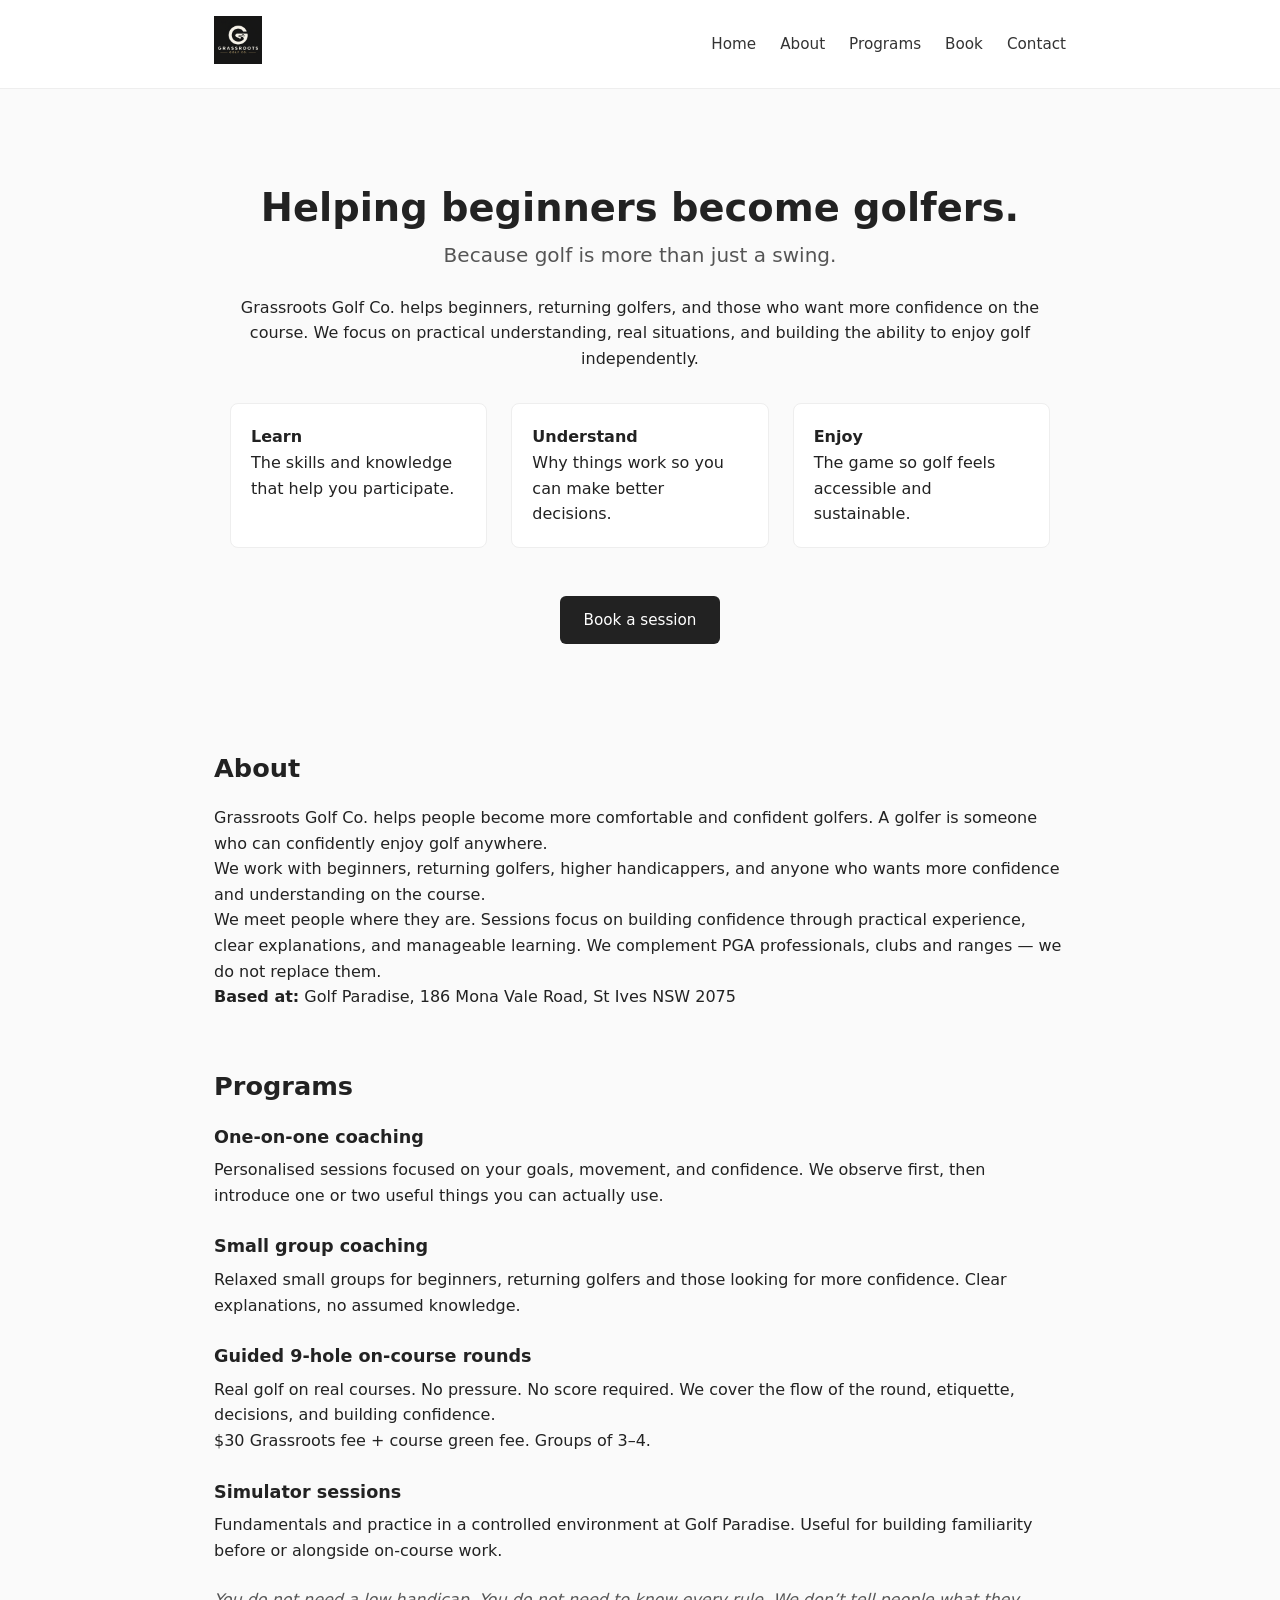
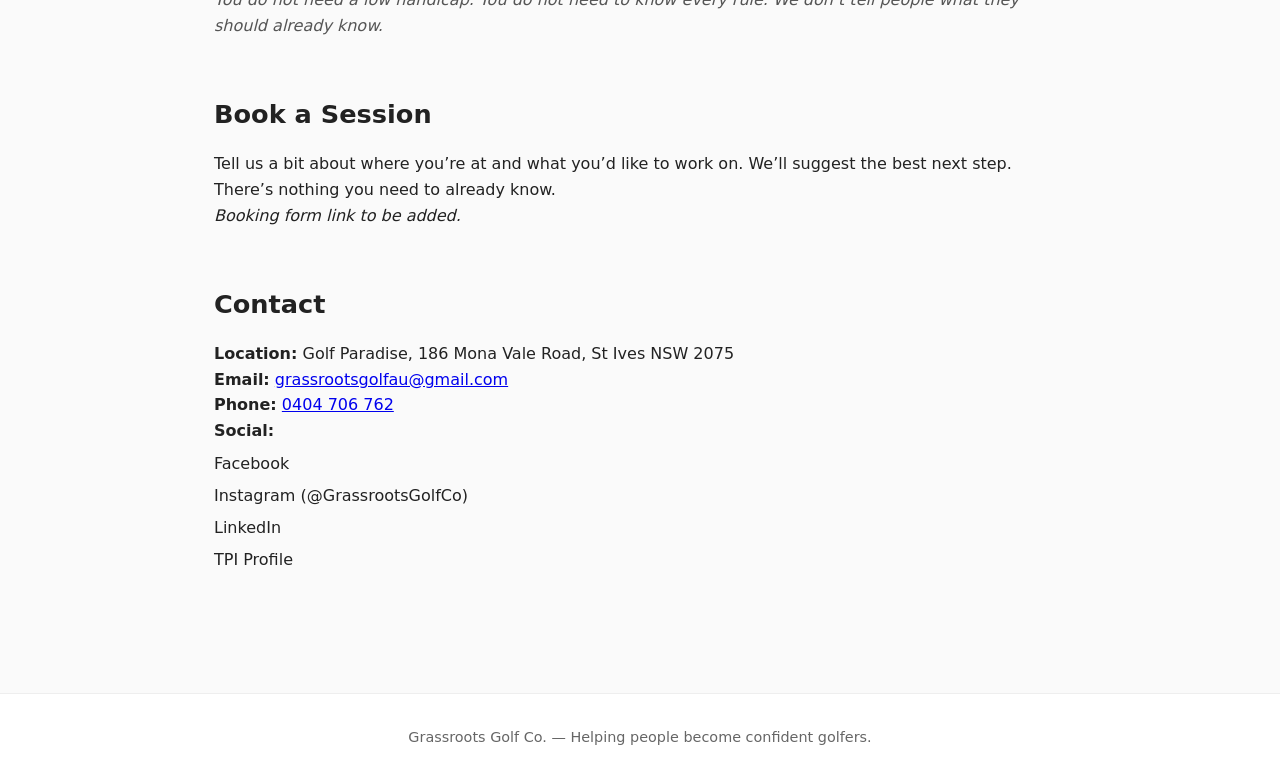
==== index.html @ c8f13210 "Add logo to header" ====
<!DOCTYPE html>
<html lang="en">
<head>
  <meta charset="UTF-8">
  <meta name="viewport" content="width=device-width, initial-scale=1.0">
  <title>Grassroots Golf Co. — Helping beginners become golfers</title>
  <link rel="stylesheet" href="styles.css">
</head>
<body>
  <header>
    <nav>
      <div class="logo">
        <img src="Grassroots_Golf_LinkedIn_Logo_600x600.png" alt="Grassroots Golf Co.">
      </div>
      <ul>
        <li><a href="#home">Home</a></li>
        <li><a href="#about">About</a></li>
        <li><a href="#programs">Programs</a></li>
        <li><a href="#book">Book</a></li>
        <li><a href="#contact">Contact</a></li>
      </ul>
    </nav>
  </header>

  <main>
    <section id="home" class="hero">
      <h1>Helping beginners become golfers.</h1>
      <p class="tagline">Because golf is more than just a swing.</p>
      <p>Grassroots Golf Co. helps beginners, returning golfers, and those who want more confidence on the course. We focus on practical understanding, real situations, and building the ability to enjoy golf independently.</p>
      <div class="framework">
        <div><strong>Learn</strong><br>The skills and knowledge that help you participate.</div>
        <div><strong>Understand</strong><br>Why things work so you can make better decisions.</div>
        <div><strong>Enjoy</strong><br>The game so golf feels accessible and sustainable.</div>
      </div>
      <a href="#book" class="btn">Book a session</a>
    </section>

    <section id="about">
      <h2>About</h2>
      <p>Grassroots Golf Co. helps people become more comfortable and confident golfers. A golfer is someone who can confidently enjoy golf anywhere.</p>
      <p>We work with beginners, returning golfers, higher handicappers, and anyone who wants more confidence and understanding on the course.</p>
      <p>We meet people where they are. Sessions focus on building confidence through practical experience, clear explanations, and manageable learning. We complement PGA professionals, clubs and ranges — we do not replace them.</p>
      <p><strong>Based at:</strong> Golf Paradise, 186 Mona Vale Road, St Ives NSW 2075</p>
    </section>

    <section id="programs">
      <h2>Programs</h2>
      <div class="program">
        <h3>One-on-one coaching</h3>
        <p>Personalised sessions focused on your goals, movement, and confidence. We observe first, then introduce one or two useful things you can actually use.</p>
      </div>
      <div class="program">
        <h3>Small group coaching</h3>
        <p>Relaxed small groups for beginners, returning golfers and those looking for more confidence. Clear explanations, no assumed knowledge.</p>
      </div>
      <div class="program">
        <h3>Guided 9-hole on-course rounds</h3>
        <p>Real golf on real courses. No pressure. No score required. We cover the flow of the round, etiquette, decisions, and building confidence.<br>
        $30 Grassroots fee + course green fee. Groups of 3–4.</p>
      </div>
      <div class="program">
        <h3>Simulator sessions</h3>
        <p>Fundamentals and practice in a controlled environment at Golf Paradise. Useful for building familiarity before or alongside on-course work.</p>
      </div>
      <p class="note">You do not need a low handicap. You do not need to know every rule. We don’t tell people what they should already know.</p>
    </section>

    <section id="book">
      <h2>Book a Session</h2>
      <p>Tell us a bit about where you’re at and what you’d like to work on. We’ll suggest the best next step. There’s nothing you need to already know.</p>
      <p><em>Booking form link to be added.</em></p>
    </section>

    <section id="contact">
      <h2>Contact</h2>
      <p><strong>Location:</strong> Golf Paradise, 186 Mona Vale Road, St Ives NSW 2075</p>
      <p><strong>Email:</strong> <a href="mailto:grassrootsgolfau@gmail.com">grassrootsgolfau@gmail.com</a></p>
      <p><strong>Phone:</strong> <a href="tel:0404706762">0404 706 762</a></p>
      <div class="social">
        <p><strong>Social:</strong></p>
        <ul>
          <li><a href="https://www.facebook.com/profile.php?id=61594531462794" target="_blank">Facebook</a></li>
          <li><a href="https://www.instagram.com/GrassrootsGolfCo" target="_blank">Instagram (@GrassrootsGolfCo)</a></li>
          <li><a href="https://www.linkedin.com/company/grasroots-golf-co" target="_blank">LinkedIn</a></li>
          <li><a href="https://www.mytpi.com/experts/775845" target="_blank">TPI Profile</a></li>
        </ul>
      </div>
    </section>
  </main>

  <footer>
    <p>Grassroots Golf Co. — Helping people become confident golfers.</p>
  </footer>
</body>
</html>
---- styles.css ----
* {
  margin: 0;
  padding: 0;
  box-sizing: border-box;
}

body {
  font-family: system-ui, -apple-system, BlinkMacSystemFont, "Segoe UI", Roboto, sans-serif;
  line-height: 1.6;
  color: #222;
  background: #fafafa;
}

header {
  background: #fff;
  border-bottom: 1px solid #eee;
  position: sticky;
  top: 0;
  z-index: 100;
}

nav {
  max-width: 900px;
  margin: 0 auto;
  padding: 1rem 1.5rem;
  display: flex;
  justify-content: space-between;
  align-items: center;
}

.logo img {
  height: 48px;
  width: auto;
}

nav ul {
  list-style: none;
  display: flex;
  gap: 1.5rem;
}

nav a {
  text-decoration: none;
  color: #333;
  font-size: 0.95rem;
}

nav a:hover {
  color: #000;
}

main {
  max-width: 900px;
  margin: 0 auto;
  padding: 2rem 1.5rem 4rem;
}

.hero {
  text-align: center;
  padding: 4rem 1rem 3rem;
}

.hero h1 {
  font-size: 2.4rem;
  font-weight: 600;
  margin-bottom: 0.5rem;
  line-height: 1.2;
}

.tagline {
  font-size: 1.25rem;
  color: #555;
  margin-bottom: 1.5rem;
}

.framework {
  display: grid;
  grid-template-columns: repeat(auto-fit, minmax(200px, 1fr));
  gap: 1.5rem;
  margin: 2rem 0;
  text-align: left;
}

.framework div {
  background: #fff;
  padding: 1.25rem;
  border-radius: 8px;
  border: 1px solid #eee;
}

.btn {
  display: inline-block;
  background: #222;
  color: #fff;
  padding: 0.75rem 1.5rem;
  text-decoration: none;
  border-radius: 6px;
  margin-top: 1rem;
  font-size: 0.95rem;
}

.btn:hover {
  background: #000;
}

section {
  margin-bottom: 3.5rem;
}

h2 {
  font-size: 1.6rem;
  margin-bottom: 1rem;
  font-weight: 600;
}

.program {
  margin-bottom: 1.5rem;
}

.program h3 {
  font-size: 1.1rem;
  margin-bottom: 0.4rem;
}

.note {
  font-style: italic;
  color: #555;
  margin-top: 1.5rem;
}

.social ul {
  list-style: none;
  margin-top: 0.5rem;
}

.social li {
  margin-bottom: 0.4rem;
}

.social a {
  color: #222;
  text-decoration: none;
}

.social a:hover {
  text-decoration: underline;
}

footer {
  text-align: center;
  padding: 2rem 1rem;
  color: #666;
  font-size: 0.9rem;
  border-top: 1px solid #eee;
  background: #fff;
}

@media (max-width: 600px) {
  .hero h1 {
    font-size: 1.8rem;
  }
  nav {
    flex-direction: column;
    gap: 0.75rem;
  }
  nav ul {
    gap: 1rem;
  }
  .logo img {
    height: 40px;
  }
}
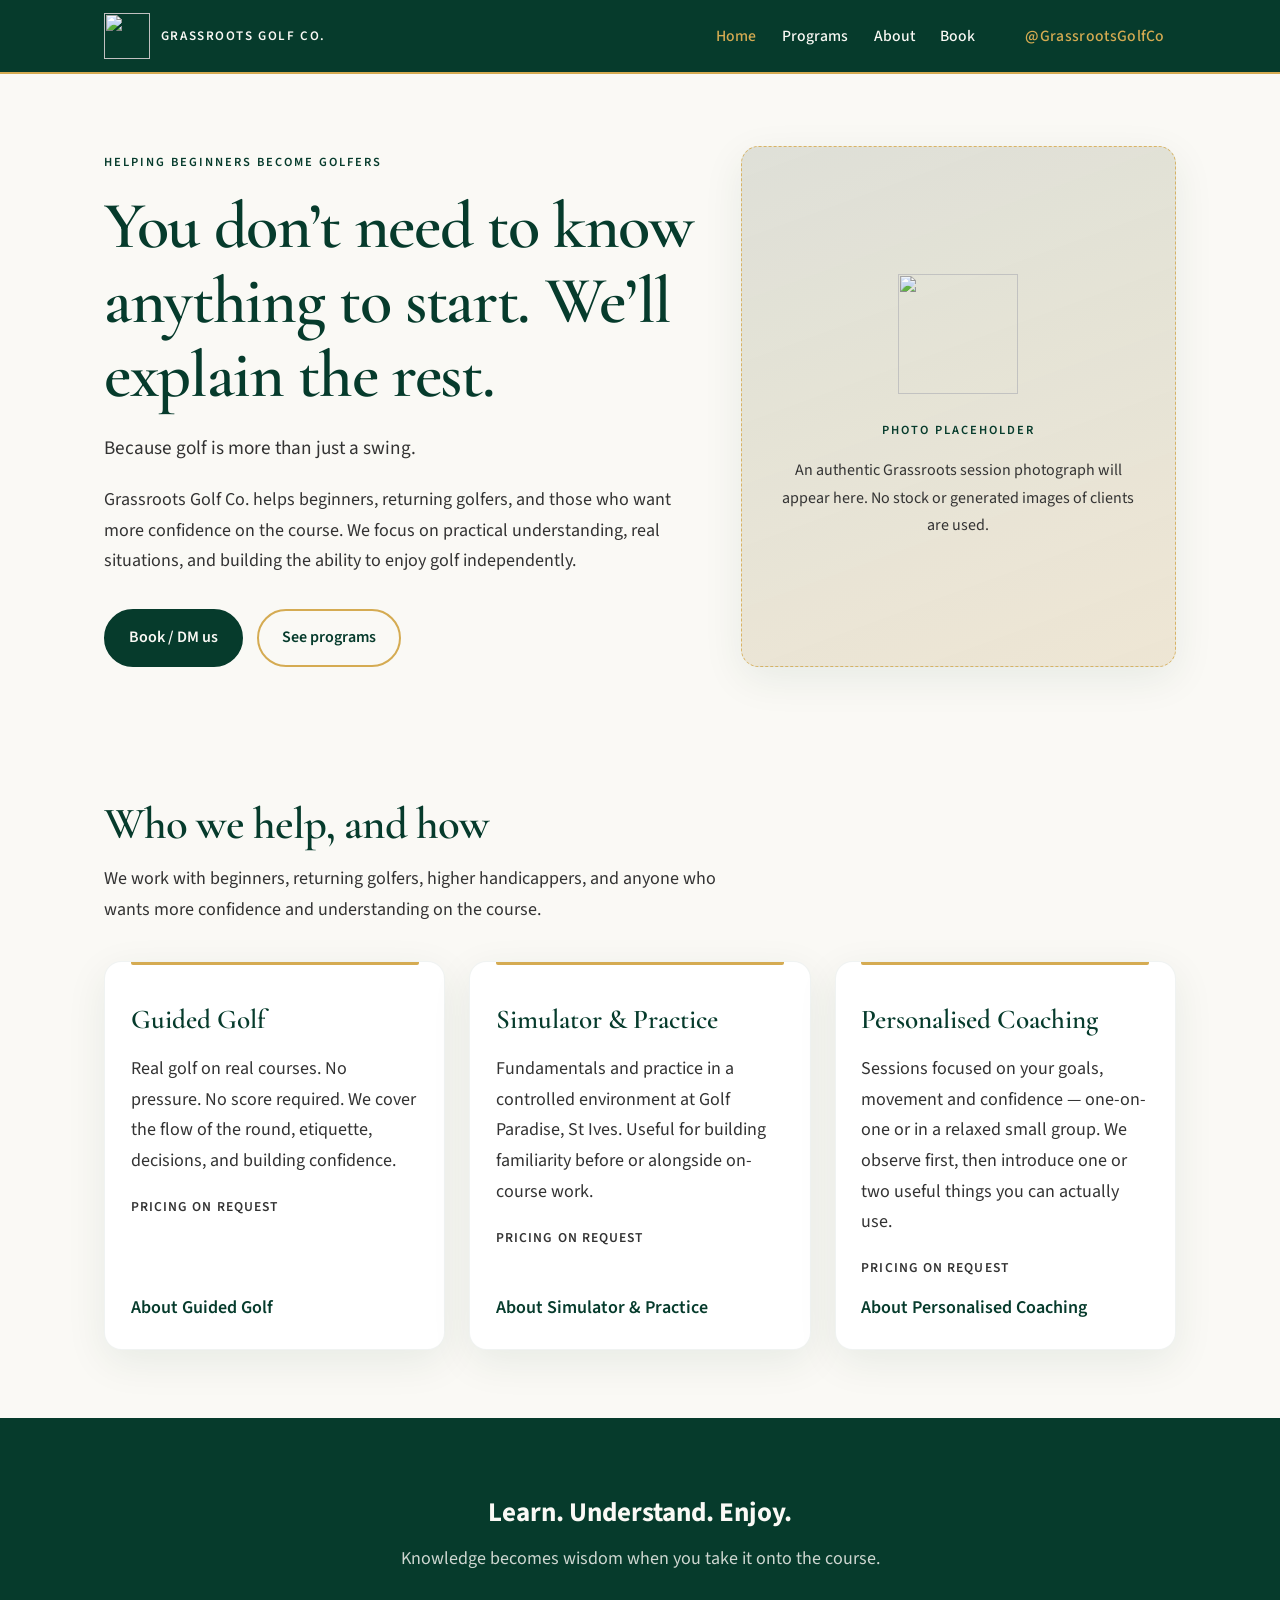
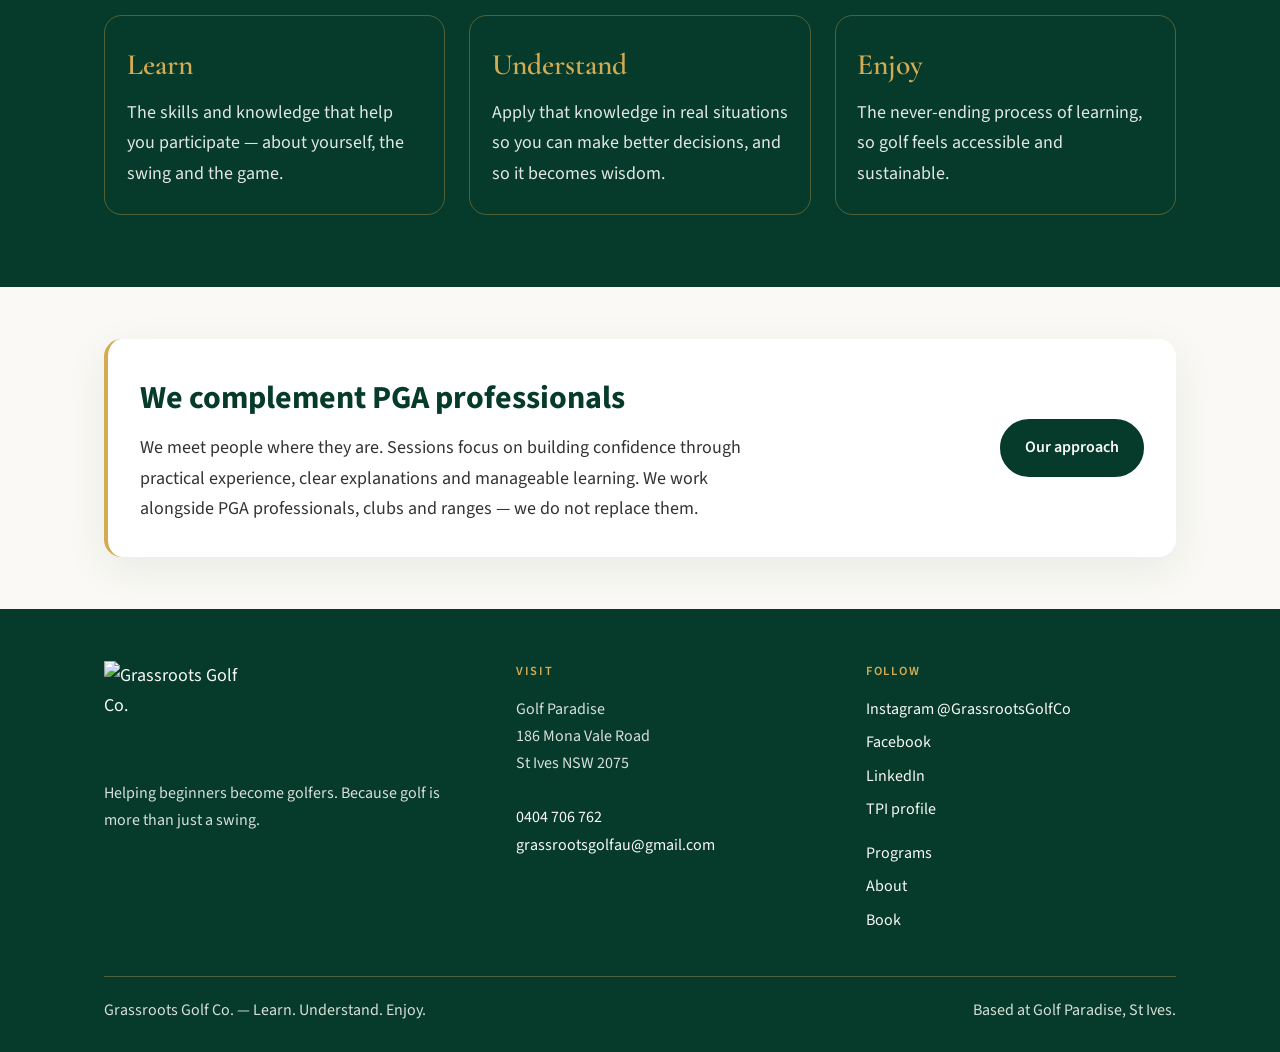
==== commit b4bd9c1b: "Add A31 four-page layout, styles and Home/Programs pages" ====
--- a/index.html
+++ b/index.html
@@ -1,95 +1,163 @@
 <!DOCTYPE html>
-<html lang="en">
+<html lang="en-AU">
 <head>
   <meta charset="UTF-8">
   <meta name="viewport" content="width=device-width, initial-scale=1.0">
   <title>Grassroots Golf Co. — Helping beginners become golfers</title>
+  <meta name="description" content="You don't need to know anything to start. Grassroots Golf Co. helps beginners become golfers in Sydney, based at Golf Paradise, St Ives.">
+  <link rel="icon" type="image/png" sizes="32x32" href="favicon-32.png">
+  <link rel="icon" type="image/png" sizes="48x48" href="favicon-48.png">
+  <link rel="apple-touch-icon" href="apple-touch-icon.png">
+  <link rel="preconnect" href="https://fonts.googleapis.com">
+  <link rel="preconnect" href="https://fonts.gstatic.com" crossorigin>
+  <link href="https://fonts.googleapis.com/css2?family=Cormorant+Garamond:ital,wght@0,500;0,600;0,700;1,500&family=Source+Sans+3:ital,wght@0,400;0,500;0,600;1,400&display=swap" rel="stylesheet">
   <link rel="stylesheet" href="styles.css">
 </head>
 <body>
-  <header>
-    <nav>
-      <div class="logo">
-        <img src="Grassroots_Golf_LinkedIn_Logo_600x600.png" alt="Grassroots Golf Co.">
+  <a class="skip-link" href="#main">Skip to content</a>
+  <header class="site-header">
+    <div class="header-inner">
+      <a class="logo" href="index.html">
+        <img src="logo-mark.png" width="256" height="253" alt="">
+        <span class="logo-text">Grassroots Golf Co.</span>
+      </a>
+      <button type="button" class="nav-toggle" aria-controls="site-nav" aria-expanded="false" aria-label="Open menu">
+        <span class="nav-toggle-bar"></span>
+      </button>
+      <nav id="site-nav" class="site-nav" aria-label="Primary">
+        <ul>
+          <li><a href="index.html" aria-current="page">Home</a></li>
+          <li><a href="programs.html">Programs</a></li>
+          <li><a href="about.html">About</a></li>
+          <li><a href="book.html">Book</a></li>
+        </ul>
+        <a class="header-ig" href="https://www.instagram.com/grassrootsgolfco/" target="_blank" rel="noopener noreferrer">@GrassrootsGolfCo</a>
+      </nav>
+    </div>
+  </header>
+  <main id="main">
+    <section class="hero">
+      <div class="wrap hero-grid">
+        <div>
+          <p class="eyebrow">Helping beginners become golfers</p>
+          <h1>You don’t need to know anything to start. We’ll explain the rest.</h1>
+          <p class="hero-lead">Because golf is more than just a swing.</p>
+          <p class="hero-copy">Grassroots Golf Co. helps beginners, returning golfers, and those who want more confidence on the course. We focus on practical understanding, real situations, and building the ability to enjoy golf independently.</p>
+          <div class="hero-actions">
+            <a class="btn btn-primary" href="book.html">Book / DM us</a>
+            <a class="btn btn-secondary" href="programs.html">See programs</a>
+          </div>
+        </div>
+        <figure class="hero-placeholder">
+          <img src="logo-mark.png" width="256" height="253" alt="">
+          <figcaption>
+            <span class="eyebrow">Photo placeholder</span>
+            <p>An authentic Grassroots session photograph will appear here. No stock or generated images of clients are used.</p>
+          </figcaption>
+        </figure>
       </div>
-      <ul>
-        <li><a href="#home">Home</a></li>
-        <li><a href="#about">About</a></li>
-        <li><a href="#programs">Programs</a></li>
-        <li><a href="#book">Book</a></li>
-        <li><a href="#contact">Contact</a></li>
-      </ul>
-    </nav>
-  </header>
-
-  <main>
-    <section id="home" class="hero">
-      <h1>Helping beginners become golfers.</h1>
-      <p class="tagline">Because golf is more than just a swing.</p>
-      <p>Grassroots Golf Co. helps beginners, returning golfers, and those who want more confidence on the course. We focus on practical understanding, real situations, and building the ability to enjoy golf independently.</p>
-      <div class="framework">
-        <div><strong>Learn</strong><br>The skills and knowledge that help you participate.</div>
-        <div><strong>Understand</strong><br>Why things work so you can make better decisions.</div>
-        <div><strong>Enjoy</strong><br>The game so golf feels accessible and sustainable.</div>
-      </div>
-      <a href="#book" class="btn">Book a session</a>
     </section>
 
-    <section id="about">
-      <h2>About</h2>
-      <p>Grassroots Golf Co. helps people become more comfortable and confident golfers. A golfer is someone who can confidently enjoy golf anywhere.</p>
-      <p>We work with beginners, returning golfers, higher handicappers, and anyone who wants more confidence and understanding on the course.</p>
-      <p>We meet people where they are. Sessions focus on building confidence through practical experience, clear explanations, and manageable learning. We complement PGA professionals, clubs and ranges — we do not replace them.</p>
-      <p><strong>Based at:</strong> Golf Paradise, 186 Mona Vale Road, St Ives NSW 2075</p>
+    <section class="section" aria-labelledby="offers-heading">
+      <div class="wrap">
+        <div class="section-header">
+          <h2 id="offers-heading">Who we help, and how</h2>
+          <p>We work with beginners, returning golfers, higher handicappers, and anyone who wants more confidence and understanding on the course.</p>
+        </div>
+        <div class="card-grid">
+          <article class="card">
+            <h3>Guided Golf</h3>
+            <p>Real golf on real courses. No pressure. No score required. We cover the flow of the round, etiquette, decisions, and building confidence.</p>
+            <p class="price-tag">Pricing on request</p>
+            <a class="card-link" href="programs.html#guided-golf">About Guided Golf</a>
+          </article>
+          <article class="card">
+            <h3>Simulator &amp; Practice</h3>
+            <p>Fundamentals and practice in a controlled environment at Golf Paradise, St Ives. Useful for building familiarity before or alongside on-course work.</p>
+            <p class="price-tag">Pricing on request</p>
+            <a class="card-link" href="programs.html#simulator">About Simulator &amp; Practice</a>
+          </article>
+          <article class="card">
+            <h3>Personalised Coaching</h3>
+            <p>Sessions focused on your goals, movement and confidence — one-on-one or in a relaxed small group. We observe first, then introduce one or two useful things you can actually use.</p>
+            <p class="price-tag">Pricing on request</p>
+            <a class="card-link" href="programs.html#coaching">About Personalised Coaching</a>
+          </article>
+        </div>
+      </div>
     </section>
 
-    <section id="programs">
-      <h2>Programs</h2>
-      <div class="program">
-        <h3>One-on-one coaching</h3>
-        <p>Personalised sessions focused on your goals, movement, and confidence. We observe first, then introduce one or two useful things you can actually use.</p>
+    <section class="framework" aria-labelledby="framework-heading">
+      <div class="wrap">
+        <h2 id="framework-heading">Learn. Understand. Enjoy.</h2>
+        <p class="band-intro">Knowledge becomes wisdom when you take it onto the course.</p>
+        <div class="framework-grid">
+          <div class="framework-item">
+            <h3>Learn</h3>
+            <p>The skills and knowledge that help you participate — about yourself, the swing and the game.</p>
+          </div>
+          <div class="framework-item">
+            <h3>Understand</h3>
+            <p>Apply that knowledge in real situations so you can make better decisions, and so it becomes wisdom.</p>
+          </div>
+          <div class="framework-item">
+            <h3>Enjoy</h3>
+            <p>The never-ending process of learning, so golf feels accessible and sustainable.</p>
+          </div>
+        </div>
       </div>
-      <div class="program">
-        <h3>Small group coaching</h3>
-        <p>Relaxed small groups for beginners, returning golfers and those looking for more confidence. Clear explanations, no assumed knowledge.</p>
-      </div>
-      <div class="program">
-        <h3>Guided 9-hole on-course rounds</h3>
-        <p>Real golf on real courses. No pressure. No score required. We cover the flow of the round, etiquette, decisions, and building confidence.<br>
-        $30 Grassroots fee + course green fee. Groups of 3–4.</p>
-      </div>
-      <div class="program">
-        <h3>Simulator sessions</h3>
-        <p>Fundamentals and practice in a controlled environment at Golf Paradise. Useful for building familiarity before or alongside on-course work.</p>
-      </div>
-      <p class="note">You do not need a low handicap. You do not need to know every rule. We don’t tell people what they should already know.</p>
     </section>
 
-    <section id="book">
-      <h2>Book a Session</h2>
-      <p>Tell us a bit about where you’re at and what you’d like to work on. We’ll suggest the best next step. There’s nothing you need to already know.</p>
-      <p><em>Booking form link to be added.</em></p>
-    </section>
-
-    <section id="contact">
-      <h2>Contact</h2>
-      <p><strong>Location:</strong> Golf Paradise, 186 Mona Vale Road, St Ives NSW 2075</p>
-      <p><strong>Email:</strong> <a href="mailto:grassrootsgolfau@gmail.com">grassrootsgolfau@gmail.com</a></p>
-      <p><strong>Phone:</strong> <a href="tel:0404706762">0404 706 762</a></p>
-      <div class="social">
-        <p><strong>Social:</strong></p>
-        <ul>
-          <li><a href="https://www.facebook.com/profile.php?id=61594531462794" target="_blank">Facebook</a></li>
-          <li><a href="https://www.instagram.com/GrassrootsGolfCo" target="_blank">Instagram (@GrassrootsGolfCo)</a></li>
-          <li><a href="https://www.linkedin.com/company/grasroots-golf-co" target="_blank">LinkedIn</a></li>
-          <li><a href="https://www.mytpi.com/experts/775845" target="_blank">TPI Profile</a></li>
-        </ul>
+    <section class="complement">
+      <div class="wrap">
+        <div class="complement-inner">
+          <div>
+            <h2>We complement PGA professionals</h2>
+            <p>We meet people where they are. Sessions focus on building confidence through practical experience, clear explanations and manageable learning. We work alongside PGA professionals, clubs and ranges — we do not replace them.</p>
+          </div>
+          <a class="btn btn-primary" href="about.html">Our approach</a>
+        </div>
       </div>
     </section>
   </main>
-
-  <footer>
-    <p>Grassroots Golf Co. — Helping people become confident golfers.</p>
+  <footer class="site-footer">
+    <div class="wrap">
+      <div class="footer-grid">
+        <div class="footer-brand">
+          <img src="logo-lockup.png" width="507" height="349" alt="Grassroots Golf Co." class="footer-logo">
+          <p>Helping beginners become golfers. Because golf is more than just a swing.</p>
+        </div>
+        <div>
+          <h2>Visit</h2>
+          <address>
+            Golf Paradise<br>
+            186 Mona Vale Road<br>
+            St Ives NSW 2075<br><br>
+            <a href="tel:+61404706762">0404 706 762</a><br>
+            <a href="mailto:grassrootsgolfau@gmail.com">grassrootsgolfau@gmail.com</a>
+          </address>
+        </div>
+        <div>
+          <h2>Follow</h2>
+          <ul class="social-links">
+            <li><a href="https://www.instagram.com/grassrootsgolfco/" target="_blank" rel="noopener noreferrer">Instagram @GrassrootsGolfCo</a></li>
+            <li><a href="https://www.facebook.com/profile.php?id=61594531462794" target="_blank" rel="noopener noreferrer">Facebook</a></li>
+            <li><a href="https://www.linkedin.com/company/grasroots-golf-co" target="_blank" rel="noopener noreferrer">LinkedIn</a></li>
+            <li><a href="https://www.mytpi.com/experts/775845" target="_blank" rel="noopener noreferrer">TPI profile</a></li>
+          </ul>
+          <ul class="footer-links" style="margin-top:1rem">
+            <li><a href="programs.html">Programs</a></li>
+            <li><a href="about.html">About</a></li>
+            <li><a href="book.html">Book</a></li>
+          </ul>
+        </div>
+      </div>
+      <div class="footer-bottom">
+        <p>Grassroots Golf Co. — Learn. Understand. Enjoy.</p>
+        <p>Based at Golf Paradise, St Ives.</p>
+      </div>
+    </div>
   </footer>
+  <script src="site.js"></script>
 </body>
 </html>
--- a/styles.css
+++ b/styles.css
@@ -1,172 +1,860 @@
-* {
+/* Grassroots Golf Co. — A31 refresh
+   Palette: cream #FAF9F5, forest green #063B2C, gold #D5AB52, black #111 */
+:root {
+  --cream: #FAF9F5;
+  --cream-soft: #F1EEE6;
+  --green: #063B2C;
+  --green-shade: #04281E;
+  --gold: #D5AB52;
+  --gold-soft: #E3C37A;
+  --black: #111111;
+  --black-muted: #333333;
+  --text: #111111;
+  --header-h: 4.5rem;
+  --shadow: 0 12px 40px rgba(6, 59, 44, 0.08);
+  --radius: 1.1rem;
+  --max: 70rem;
+  --font-body: "Source Sans 3", "Segoe UI", sans-serif;
+  --font-display: "Cormorant Garamond", Georgia, serif;
+}
+
+*,
+*::before,
+*::after {
+  box-sizing: border-box;
   margin: 0;
   padding: 0;
-  box-sizing: border-box;
+}
+
+html {
+  scroll-behavior: smooth;
 }
 
 body {
-  font-family: system-ui, -apple-system, BlinkMacSystemFont, "Segoe UI", Roboto, sans-serif;
-  line-height: 1.6;
-  color: #222;
-  background: #fafafa;
-}
-
-header {
-  background: #fff;
-  border-bottom: 1px solid #eee;
+  font-family: var(--font-body);
+  font-size: 1.125rem;
+  line-height: 1.7;
+  color: var(--text);
+  background: var(--cream);
+  min-height: 100vh;
+}
+
+img {
+  max-width: 100%;
+  height: auto;
+  display: block;
+}
+
+a {
+  color: var(--green);
+  text-decoration-thickness: 1px;
+  text-underline-offset: 0.18em;
+}
+
+a:hover {
+  color: var(--black);
+}
+
+:focus-visible {
+  outline: 2px solid var(--gold);
+  outline-offset: 3px;
+}
+
+.skip-link {
+  position: absolute;
+  left: 0.75rem;
+  top: -3rem;
+  z-index: 200;
+  background: var(--gold);
+  color: var(--black);
+  padding: 0.5rem 0.9rem;
+  font-weight: 600;
+  text-decoration: none;
+}
+
+.skip-link:focus {
+  top: 0.75rem;
+}
+
+/* Header */
+.site-header {
   position: sticky;
   top: 0;
   z-index: 100;
-}
-
-nav {
-  max-width: 900px;
+  background: var(--green);
+  border-bottom: 2px solid var(--gold);
+}
+
+.header-inner {
+  max-width: var(--max);
   margin: 0 auto;
-  padding: 1rem 1.5rem;
+  min-height: var(--header-h);
+  padding: 0.6rem 1.5rem;
+  display: flex;
+  align-items: center;
+  justify-content: space-between;
+  gap: 1rem;
+}
+
+.logo {
+  display: flex;
+  align-items: center;
+  gap: 0.7rem;
+  text-decoration: none;
+  color: var(--cream);
+  min-width: 0;
+}
+
+.logo:hover {
+  color: var(--cream);
+}
+
+.logo img {
+  width: 2.85rem;
+  height: 2.85rem;
+  object-fit: contain;
+  flex-shrink: 0;
+}
+
+.logo-text {
+  font-family: var(--font-body);
+  font-weight: 600;
+  font-size: 0.82rem;
+  letter-spacing: 0.12em;
+  text-transform: uppercase;
+  white-space: nowrap;
+}
+
+.nav-toggle {
+  display: none;
+  width: 2.75rem;
+  height: 2.75rem;
+  border: 1px solid rgba(213, 171, 82, 0.55);
+  border-radius: 0.4rem;
+  background: transparent;
+  cursor: pointer;
+  position: relative;
+}
+
+.nav-toggle-bar,
+.nav-toggle-bar::before,
+.nav-toggle-bar::after {
+  content: "";
+  display: block;
+  width: 1.15rem;
+  height: 2px;
+  background: var(--cream);
+  position: absolute;
+  left: 50%;
+  margin-left: -0.575rem;
+  transition: transform 0.2s ease, top 0.2s ease, opacity 0.2s ease;
+}
+
+.nav-toggle-bar {
+  top: 50%;
+  margin-top: -1px;
+}
+
+.nav-toggle-bar::before {
+  top: -6px;
+}
+
+.nav-toggle-bar::after {
+  top: 6px;
+}
+
+.nav-toggle[aria-expanded="true"] .nav-toggle-bar {
+  background: transparent;
+}
+
+.nav-toggle[aria-expanded="true"] .nav-toggle-bar::before {
+  top: 0;
+  transform: rotate(45deg);
+}
+
+.nav-toggle[aria-expanded="true"] .nav-toggle-bar::after {
+  top: 0;
+  transform: rotate(-45deg);
+}
+
+.site-nav {
+  display: flex;
+  align-items: center;
+  gap: 1.75rem;
+}
+
+.site-nav ul {
+  list-style: none;
+  display: flex;
+  align-items: center;
+  gap: 0.2rem;
+}
+
+.site-nav a {
+  color: var(--cream);
+  text-decoration: none;
+  font-size: 0.98rem;
+  font-weight: 500;
+  padding: 0.45rem 0.7rem;
+  border-radius: 0.35rem;
+}
+
+.site-nav a:hover,
+.site-nav a:focus-visible {
+  color: var(--gold);
+}
+
+.site-nav a[aria-current="page"] {
+  color: var(--gold);
+}
+
+.header-ig {
+  color: var(--gold) !important;
+  font-size: 0.9rem;
+  font-weight: 600;
+  letter-spacing: 0.02em;
+  text-decoration: none;
+  white-space: nowrap;
+}
+
+.header-ig:hover {
+  color: var(--cream) !important;
+}
+
+/* Layout */
+.wrap {
+  max-width: var(--max);
+  margin: 0 auto;
+  padding: 0 1.5rem;
+}
+
+/* Hero */
+.hero {
+  padding: 4.5rem 0 4rem;
+}
+
+.hero-grid {
+  display: grid;
+  grid-template-columns: 1.15fr 0.85fr;
+  gap: 3rem;
+  align-items: stretch;
+}
+
+.eyebrow {
+  display: inline-block;
+  font-size: 0.78rem;
+  font-weight: 600;
+  letter-spacing: 0.16em;
+  text-transform: uppercase;
+  color: var(--green);
+  margin-bottom: 1rem;
+}
+
+.hero h1 {
+  font-family: var(--font-display);
+  font-weight: 600;
+  font-size: clamp(2.4rem, 5.2vw, 4.15rem);
+  line-height: 1.12;
+  letter-spacing: -0.02em;
+  color: var(--green);
+  margin-bottom: 1.25rem;
+}
+
+.hero-lead {
+  font-size: 1.2rem;
+  color: var(--black-muted);
+  max-width: 36rem;
+  margin-bottom: 1.25rem;
+}
+
+.hero-copy {
+  color: var(--black-muted);
+  max-width: 36rem;
+  margin-bottom: 2rem;
+}
+
+.hero-actions {
+  display: flex;
+  flex-wrap: wrap;
+  gap: 0.85rem;
+}
+
+/* Buttons */
+.btn {
+  display: inline-flex;
+  align-items: center;
+  justify-content: center;
+  gap: 0.4rem;
+  padding: 0.85rem 1.45rem;
+  border-radius: 999px;
+  font-weight: 600;
+  font-size: 1rem;
+  text-decoration: none;
+  border: 2px solid transparent;
+  transition: background 0.15s ease, color 0.15s ease, border-color 0.15s ease, transform 0.15s ease;
+}
+
+.btn:hover {
+  transform: translateY(-1px);
+}
+
+.btn-primary {
+  background: var(--green);
+  color: var(--cream);
+  border-color: var(--green);
+}
+
+.btn-primary:hover,
+.btn-primary:focus-visible {
+  background: var(--green-shade);
+  color: var(--cream);
+  border-color: var(--gold);
+}
+
+.btn-secondary {
+  background: transparent;
+  color: var(--green);
+  border-color: var(--gold);
+}
+
+.btn-secondary:hover,
+.btn-secondary:focus-visible {
+  background: var(--green);
+  color: var(--cream);
+  border-color: var(--green);
+}
+
+.btn-gold {
+  background: var(--gold);
+  color: var(--black);
+  border-color: var(--gold);
+}
+
+.btn-gold:hover,
+.btn-gold:focus-visible {
+  background: var(--gold-soft);
+  color: var(--black);
+}
+
+/* Photo placeholder */
+.hero-placeholder {
+  margin: 0;
+  min-height: 22rem;
+  height: 100%;
+  border-radius: var(--radius);
+  background:
+    linear-gradient(160deg, rgba(6, 59, 44, 0.08), rgba(213, 171, 82, 0.12)),
+    var(--cream-soft);
+  border: 1px dashed rgba(213, 171, 82, 0.85);
+  display: flex;
+  flex-direction: column;
+  align-items: center;
+  justify-content: center;
+  text-align: center;
+  padding: 2.5rem 1.75rem;
+  box-shadow: var(--shadow);
+}
+
+.hero-placeholder img {
+  width: 7.5rem;
+  height: 7.5rem;
+  object-fit: contain;
+  margin-bottom: 1.25rem;
+  filter: none;
+  opacity: 0.92;
+}
+
+.hero-placeholder .eyebrow {
+  color: var(--green);
+}
+
+.hero-placeholder p {
+  max-width: 22rem;
+  color: var(--black-muted);
+  font-size: 1rem;
+}
+
+/* Offer cards */
+.section {
+  padding: 4.25rem 0;
+}
+
+.section-header {
+  max-width: 40rem;
+  margin-bottom: 2.25rem;
+}
+
+.section h2,
+.page-hero h1 {
+  font-family: var(--font-display);
+  font-weight: 600;
+  font-size: clamp(2rem, 3.5vw, 2.85rem);
+  line-height: 1.15;
+  color: var(--green);
+  letter-spacing: -0.02em;
+}
+
+.section-header p,
+.page-hero p {
+  margin-top: 0.85rem;
+  color: var(--black-muted);
+}
+
+.card-grid {
+  display: grid;
+  grid-template-columns: repeat(3, 1fr);
+  gap: 1.5rem;
+}
+
+.card {
+  background: #fff;
+  border-radius: var(--radius);
+  padding: 1.75rem 1.6rem 1.6rem;
+  box-shadow: var(--shadow);
+  border: 1px solid rgba(6, 59, 44, 0.06);
+  display: flex;
+  flex-direction: column;
+  position: relative;
+}
+
+.card::before {
+  content: "";
+  position: absolute;
+  left: 1.6rem;
+  right: 1.6rem;
+  top: 0;
+  height: 3px;
+  background: var(--gold);
+  border-radius: 0 0 2px 2px;
+}
+
+.card h3 {
+  font-family: var(--font-display);
+  font-size: 1.7rem;
+  font-weight: 600;
+  color: var(--green);
+  margin: 0.4rem 0 0.7rem;
+}
+
+.card p {
+  color: var(--black-muted);
+  flex: 1;
+}
+
+.price-tag {
+  margin-top: 1.15rem;
+  font-size: 0.85rem;
+  font-weight: 600;
+  letter-spacing: 0.08em;
+  text-transform: uppercase;
+  color: var(--green);
+}
+
+.card-link {
+  margin-top: 0.85rem;
+  font-weight: 600;
+  text-decoration: none;
+  color: var(--green);
+}
+
+.card-link:hover {
+  color: var(--black);
+  text-decoration: underline;
+}
+
+/* Learn / Understand / Enjoy band */
+.framework {
+  background: var(--green);
+  color: var(--cream);
+  padding: 4.5rem 0;
+}
+
+.framework h2 {
+  color: var(--cream);
+  text-align: center;
+  margin-bottom: 0.5rem;
+}
+
+.framework .band-intro {
+  text-align: center;
+  color: rgba(250, 249, 245, 0.82);
+  max-width: 34rem;
+  margin: 0 auto 2.5rem;
+}
+
+.framework-grid {
+  display: grid;
+  grid-template-columns: repeat(3, 1fr);
+  gap: 1.5rem;
+}
+
+.framework-item {
+  padding: 1.5rem 1.35rem;
+  border: 1px solid rgba(213, 171, 82, 0.35);
+  border-radius: var(--radius);
+}
+
+.framework-item h3 {
+  font-family: var(--font-display);
+  font-size: 1.85rem;
+  font-weight: 600;
+  color: var(--gold);
+  margin-bottom: 0.5rem;
+}
+
+.framework-item p {
+  color: rgba(250, 249, 245, 0.9);
+}
+
+/* Complement band */
+.complement {
+  padding: 3.25rem 0;
+}
+
+.complement-inner {
+  display: grid;
+  grid-template-columns: 1fr auto;
+  gap: 2rem;
+  align-items: center;
+  padding: 2rem 2rem;
+  background: #fff;
+  border-radius: var(--radius);
+  border-left: 4px solid var(--gold);
+  box-shadow: var(--shadow);
+}
+
+.complement h2 {
+  font-size: 2rem;
+  margin-bottom: 0.5rem;
+  color: var(--green);
+}
+
+.complement p {
+  color: var(--black-muted);
+  max-width: 40rem;
+}
+
+/* Page hero (inner pages) */
+.page-hero {
+  padding: 3.75rem 0 1.5rem;
+}
+
+.page-hero h1 {
+  margin-bottom: 0.75rem;
+}
+
+/* Prose */
+.prose {
+  max-width: 44rem;
+}
+
+.prose p + p,
+.prose h2 + p,
+.prose h3 + p {
+  margin-top: 1rem;
+}
+
+.prose h2 {
+  font-family: var(--font-display);
+  color: var(--green);
+  font-size: 2rem;
+  margin: 2.5rem 0 0.8rem;
+}
+
+.prose h3 {
+  font-family: var(--font-display);
+  color: var(--green);
+  font-size: 1.45rem;
+  margin: 1.75rem 0 0.5rem;
+}
+
+/* FAQ */
+.faq {
+  margin-top: 3rem;
+  max-width: 44rem;
+}
+
+.faq h2 {
+  margin-bottom: 1.25rem;
+}
+
+.faq-item {
+  border-bottom: 1px solid rgba(6, 59, 44, 0.12);
+}
+
+.faq-item + .faq-item {
+  margin-top: 0;
+}
+
+.faq-item details {
+  padding: 1rem 0;
+}
+
+.faq-item summary {
+  cursor: pointer;
+  font-weight: 600;
+  color: var(--green);
+  list-style: none;
   display: flex;
   justify-content: space-between;
   align-items: center;
-}
-
-.logo img {
-  height: 48px;
-  width: auto;
-}
-
-nav ul {
+  gap: 1rem;
+  font-size: 1.12rem;
+}
+
+.faq-item summary::-webkit-details-marker {
+  display: none;
+}
+
+.faq-item summary::after {
+  content: "+";
+  color: var(--gold);
+  font-size: 1.4rem;
+  font-weight: 500;
+  line-height: 1;
+}
+
+.faq-item details[open] summary::after {
+  content: "–";
+}
+
+.faq-item details p {
+  margin-top: 0.65rem;
+  color: var(--black-muted);
+  max-width: 42rem;
+}
+
+/* Book layout */
+.book-grid {
+  display: grid;
+  grid-template-columns: 1.1fr 0.9fr;
+  gap: 2rem;
+  padding-bottom: 4.5rem;
+}
+
+.panel {
+  background: #fff;
+  border-radius: var(--radius);
+  padding: 1.85rem 1.7rem;
+  box-shadow: var(--shadow);
+  border: 1px solid rgba(6, 59, 44, 0.06);
+}
+
+.panel h2 {
+  font-family: var(--font-display);
+  color: var(--green);
+  font-size: 1.85rem;
+  margin-bottom: 0.7rem;
+}
+
+.panel p + p {
+  margin-top: 0.8rem;
+}
+
+.panel ul {
+  margin: 0.8rem 0 1.2rem 1.15rem;
+  color: var(--black-muted);
+}
+
+.contact-list {
   list-style: none;
+  margin: 1rem 0 0;
+  padding: 0;
+}
+
+.contact-list li {
+  margin: 0;
+  padding: 0.7rem 0;
+  border-top: 1px solid rgba(6, 59, 44, 0.1);
+  color: var(--black-muted);
+}
+
+.contact-list strong {
+  display: block;
+  color: var(--green);
+  font-size: 0.8rem;
+  letter-spacing: 0.1em;
+  text-transform: uppercase;
+  margin-bottom: 0.15rem;
+}
+
+.terms-note {
+  margin-top: 1.25rem;
+  padding: 0.9rem 1rem;
+  background: var(--cream-soft);
+  border-left: 3px solid var(--gold);
+  border-radius: 0 0.5rem 0.5rem 0;
+  color: var(--black);
+  font-weight: 500;
+}
+
+/* Offer detail blocks on Programs */
+.offer + .offer {
+  margin-top: 1.5rem;
+}
+
+.offer {
+  background: #fff;
+  border-radius: var(--radius);
+  padding: 2rem 1.85rem;
+  box-shadow: var(--shadow);
+  border: 1px solid rgba(6, 59, 44, 0.06);
+}
+
+.offer h2 {
+  font-family: var(--font-display);
+  color: var(--green);
+  font-size: 2rem;
+  margin-bottom: 0.7rem;
+}
+
+.offer p + p {
+  margin-top: 0.8rem;
+  color: var(--black-muted);
+}
+
+.offer .lead {
+  color: var(--black);
+}
+
+/* Footer */
+.site-footer {
+  background: var(--green);
+  color: var(--cream);
+  padding: 3.25rem 0 1.75rem;
+  margin-top: auto;
+}
+
+.footer-grid {
+  display: grid;
+  grid-template-columns: 1.2fr 1fr 1fr;
+  gap: 2.5rem;
+  padding-bottom: 2.25rem;
+  border-bottom: 1px solid rgba(213, 171, 82, 0.35);
+}
+
+.footer-brand img {
+  width: 9.5rem;
+  height: auto;
+  margin-bottom: 0.9rem;
+}
+
+.footer-brand p,
+.site-footer p,
+.site-footer li,
+.site-footer address {
+  color: rgba(250, 249, 245, 0.86);
+  font-style: normal;
+  font-size: 1rem;
+}
+
+.site-footer h2 {
+  font-family: var(--font-body);
+  font-size: 0.78rem;
+  font-weight: 600;
+  letter-spacing: 0.14em;
+  text-transform: uppercase;
+  color: var(--gold);
+  margin-bottom: 0.85rem;
+}
+
+.site-footer a {
+  color: var(--cream);
+  text-decoration: none;
+}
+
+.site-footer a:hover {
+  color: var(--gold);
+}
+
+.footer-links,
+.social-links {
+  list-style: none;
+}
+
+.footer-links li,
+.social-links li {
+  margin-bottom: 0.4rem;
+}
+
+.footer-bottom {
   display: flex;
-  gap: 1.5rem;
-}
-
-nav a {
-  text-decoration: none;
-  color: #333;
-  font-size: 0.95rem;
-}
-
-nav a:hover {
-  color: #000;
-}
-
-main {
-  max-width: 900px;
-  margin: 0 auto;
-  padding: 2rem 1.5rem 4rem;
-}
-
-.hero {
-  text-align: center;
-  padding: 4rem 1rem 3rem;
-}
-
-.hero h1 {
-  font-size: 2.4rem;
-  font-weight: 600;
-  margin-bottom: 0.5rem;
-  line-height: 1.2;
-}
-
-.tagline {
-  font-size: 1.25rem;
-  color: #555;
-  margin-bottom: 1.5rem;
-}
-
-.framework {
-  display: grid;
-  grid-template-columns: repeat(auto-fit, minmax(200px, 1fr));
-  gap: 1.5rem;
-  margin: 2rem 0;
-  text-align: left;
-}
-
-.framework div {
-  background: #fff;
-  padding: 1.25rem;
-  border-radius: 8px;
-  border: 1px solid #eee;
-}
-
-.btn {
-  display: inline-block;
-  background: #222;
-  color: #fff;
-  padding: 0.75rem 1.5rem;
-  text-decoration: none;
-  border-radius: 6px;
-  margin-top: 1rem;
-  font-size: 0.95rem;
-}
-
-.btn:hover {
-  background: #000;
-}
-
-section {
-  margin-bottom: 3.5rem;
-}
-
-h2 {
-  font-size: 1.6rem;
-  margin-bottom: 1rem;
-  font-weight: 600;
-}
-
-.program {
-  margin-bottom: 1.5rem;
-}
-
-.program h3 {
-  font-size: 1.1rem;
-  margin-bottom: 0.4rem;
-}
-
-.note {
-  font-style: italic;
-  color: #555;
-  margin-top: 1.5rem;
-}
-
-.social ul {
-  list-style: none;
-  margin-top: 0.5rem;
-}
-
-.social li {
-  margin-bottom: 0.4rem;
-}
-
-.social a {
-  color: #222;
-  text-decoration: none;
-}
-
-.social a:hover {
-  text-decoration: underline;
-}
-
-footer {
-  text-align: center;
-  padding: 2rem 1rem;
-  color: #666;
-  font-size: 0.9rem;
-  border-top: 1px solid #eee;
-  background: #fff;
-}
-
-@media (max-width: 600px) {
-  .hero h1 {
-    font-size: 1.8rem;
-  }
-  nav {
+  justify-content: space-between;
+  gap: 1rem;
+  flex-wrap: wrap;
+  padding-top: 1.25rem;
+  font-size: 0.92rem;
+  color: rgba(250, 249, 245, 0.7);
+}
+
+/* Responsive */
+@media (max-width: 860px) {
+  .nav-toggle {
+    display: inline-block;
+    margin-left: auto;
+  }
+
+  .site-nav {
+    display: none;
+    position: absolute;
+    top: 100%;
+    left: 0;
+    right: 0;
+    background: var(--green-shade);
+    border-bottom: 2px solid var(--gold);
     flex-direction: column;
-    gap: 0.75rem;
-  }
-  nav ul {
-    gap: 1rem;
-  }
-  .logo img {
-    height: 40px;
-  }
-}
+    align-items: stretch;
+    padding: 0.75rem 1.25rem 1.25rem;
+    gap: 0.35rem;
+  }
+
+  body.nav-open .site-nav {
+    display: flex;
+  }
+
+  .site-nav ul {
+    flex-direction: column;
+    align-items: stretch;
+    gap: 0;
+  }
+
+  .site-nav a {
+    display: block;
+    padding: 0.75rem 0.4rem;
+  }
+
+  .hero-grid,
+  .card-grid,
+  .framework-grid,
+  .book-grid,
+  .footer-grid,
+  .complement-inner {
+    grid-template-columns: 1fr;
+  }
+
+  .hero {
+    padding: 2.75rem 0 3rem;
+  }
+
+  .hero-placeholder {
+    min-height: 16rem;
+  }
+
+  .logo-text {
+    font-size: 0.72rem;
+    letter-spacing: 0.08em;
+  }
+}
+
+@media (prefers-reduced-motion: reduce) {
+  html {
+    scroll-behavior: auto;
+  }
+
+  *,
+  *::before,
+  *::after {
+    animation: none !important;
+    transition: none !important;
+  }
+}
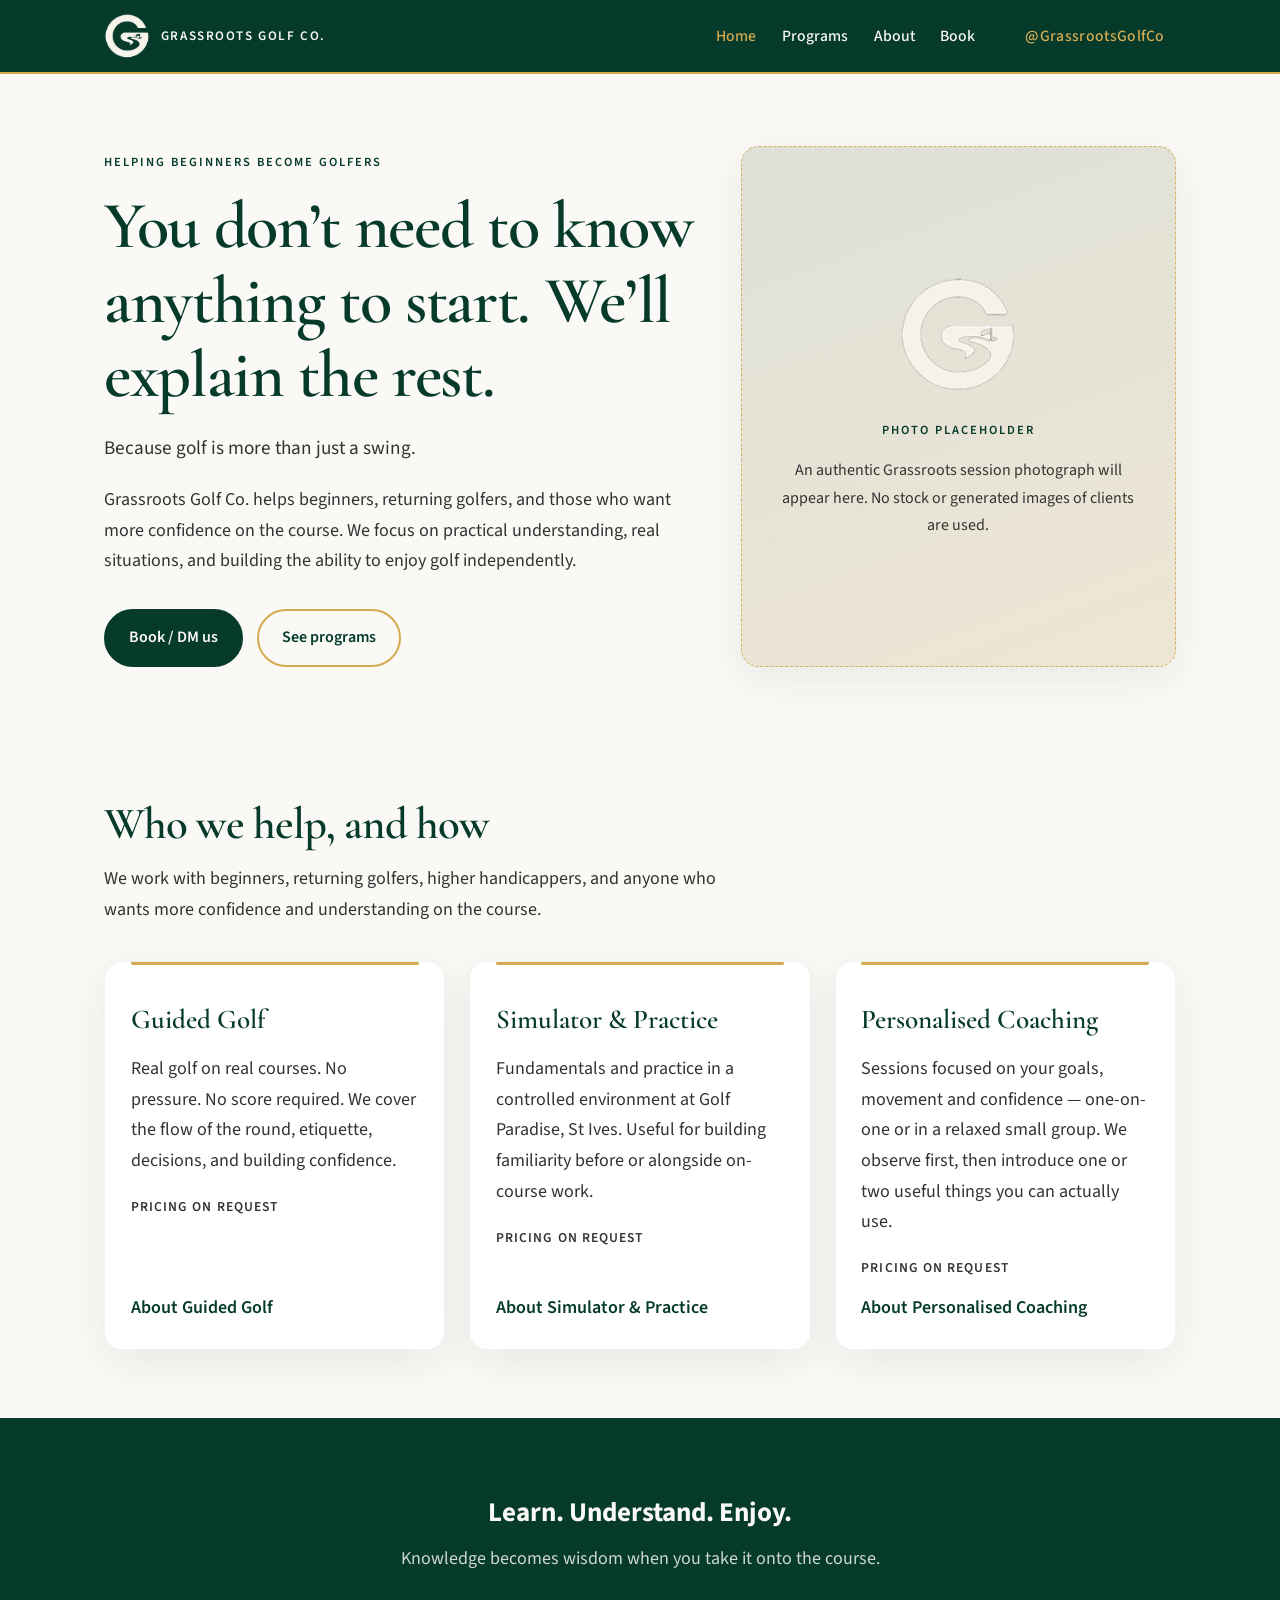
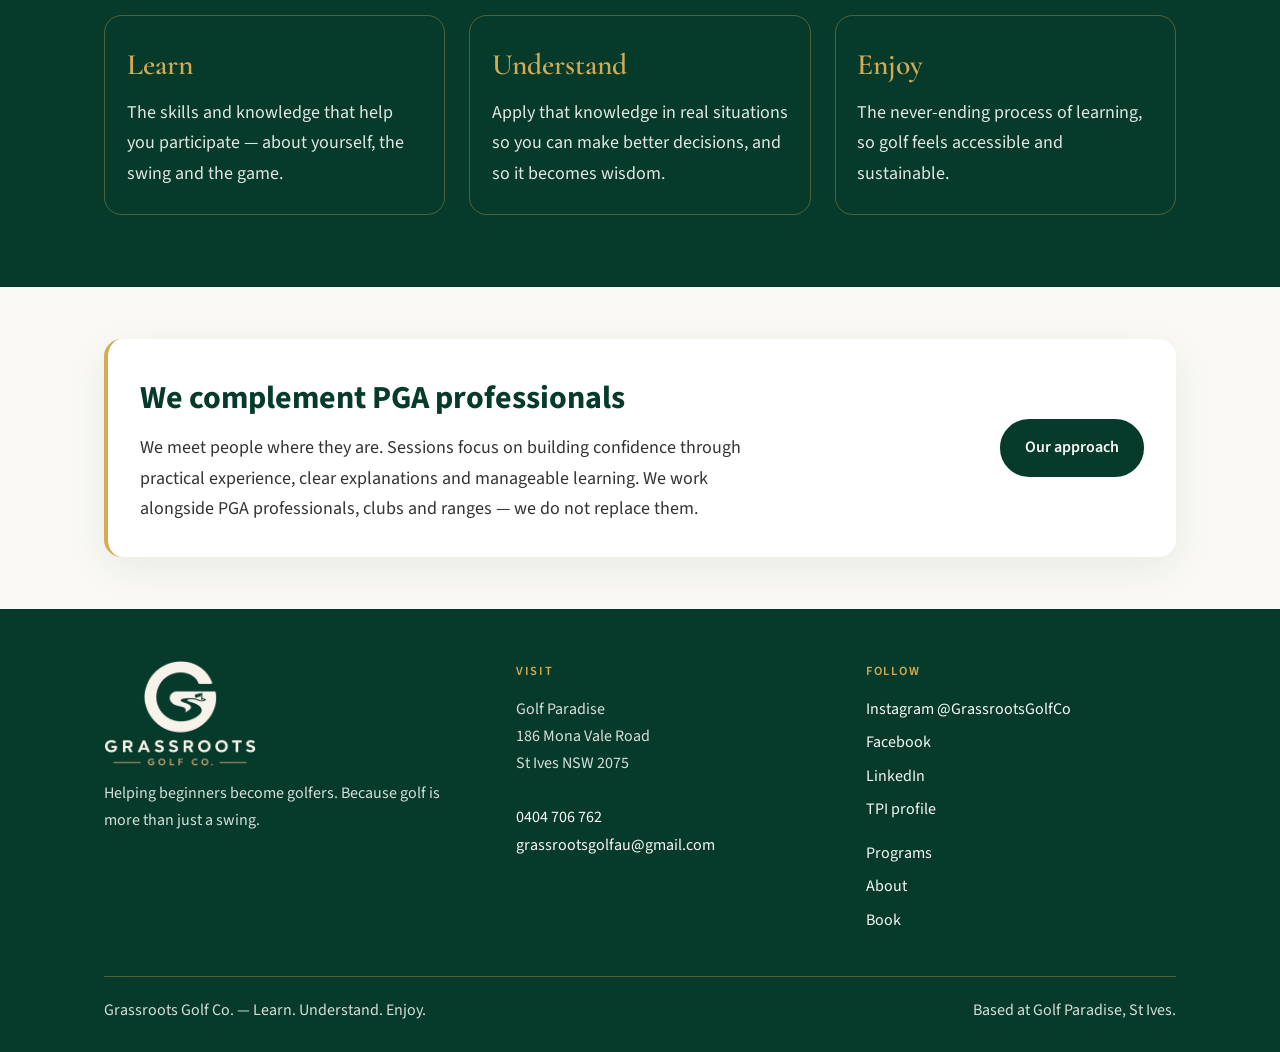
==== commit ff9e2731: "Embed the official logo treatments for header, footer and favicon" ====
--- a/index.html
+++ b/index.html
@@ -5,9 +5,9 @@
   <meta name="viewport" content="width=device-width, initial-scale=1.0">
   <title>Grassroots Golf Co. — Helping beginners become golfers</title>
   <meta name="description" content="You don't need to know anything to start. Grassroots Golf Co. helps beginners become golfers in Sydney, based at Golf Paradise, St Ives.">
-  <link rel="icon" type="image/png" sizes="32x32" href="favicon-32.png">
-  <link rel="icon" type="image/png" sizes="48x48" href="favicon-48.png">
-  <link rel="apple-touch-icon" href="apple-touch-icon.png">
+  <link rel="icon" type="image/png" sizes="32x32" href="[data-uri]">
+  <link rel="icon" type="image/png" sizes="48x48" href="[data-uri]">
+  <link rel="apple-touch-icon" href="[data-uri]">
   <link rel="preconnect" href="https://fonts.googleapis.com">
   <link rel="preconnect" href="https://fonts.gstatic.com" crossorigin>
   <link href="https://fonts.googleapis.com/css2?family=Cormorant+Garamond:ital,wght@0,500;0,600;0,700;1,500&family=Source+Sans+3:ital,wght@0,400;0,500;0,600;1,400&display=swap" rel="stylesheet">
@@ -18,7 +18,7 @@
   <header class="site-header">
     <div class="header-inner">
       <a class="logo" href="index.html">
-        <img src="logo-mark.png" width="256" height="253" alt="">
+        <img src="[data-uri]" width="256" height="253" alt="">
         <span class="logo-text">Grassroots Golf Co.</span>
       </a>
       <button type="button" class="nav-toggle" aria-controls="site-nav" aria-expanded="false" aria-label="Open menu">
@@ -49,7 +49,7 @@
           </div>
         </div>
         <figure class="hero-placeholder">
-          <img src="logo-mark.png" width="256" height="253" alt="">
+          <img src="[data-uri]" width="256" height="253" alt="">
           <figcaption>
             <span class="eyebrow">Photo placeholder</span>
             <p>An authentic Grassroots session photograph will appear here. No stock or generated images of clients are used.</p>
@@ -124,7 +124,7 @@
     <div class="wrap">
       <div class="footer-grid">
         <div class="footer-brand">
-          <img src="logo-lockup.png" width="507" height="349" alt="Grassroots Golf Co." class="footer-logo">
+          <div class="footer-logo" role="img" aria-label="Grassroots Golf Co."></div>
           <p>Helping beginners become golfers. Because golf is more than just a swing.</p>
         </div>
         <div>
--- a/styles.css
+++ b/styles.css
@@ -733,10 +733,12 @@
   border-bottom: 1px solid rgba(213, 171, 82, 0.35);
 }
 
-.footer-brand img {
+.footer-logo {
+  display: block;
   width: 9.5rem;
-  height: auto;
+  height: 6.55rem;
   margin-bottom: 0.9rem;
+  background: url("[data-uri]") center / contain no-repeat;
 }
 
 .footer-brand p,
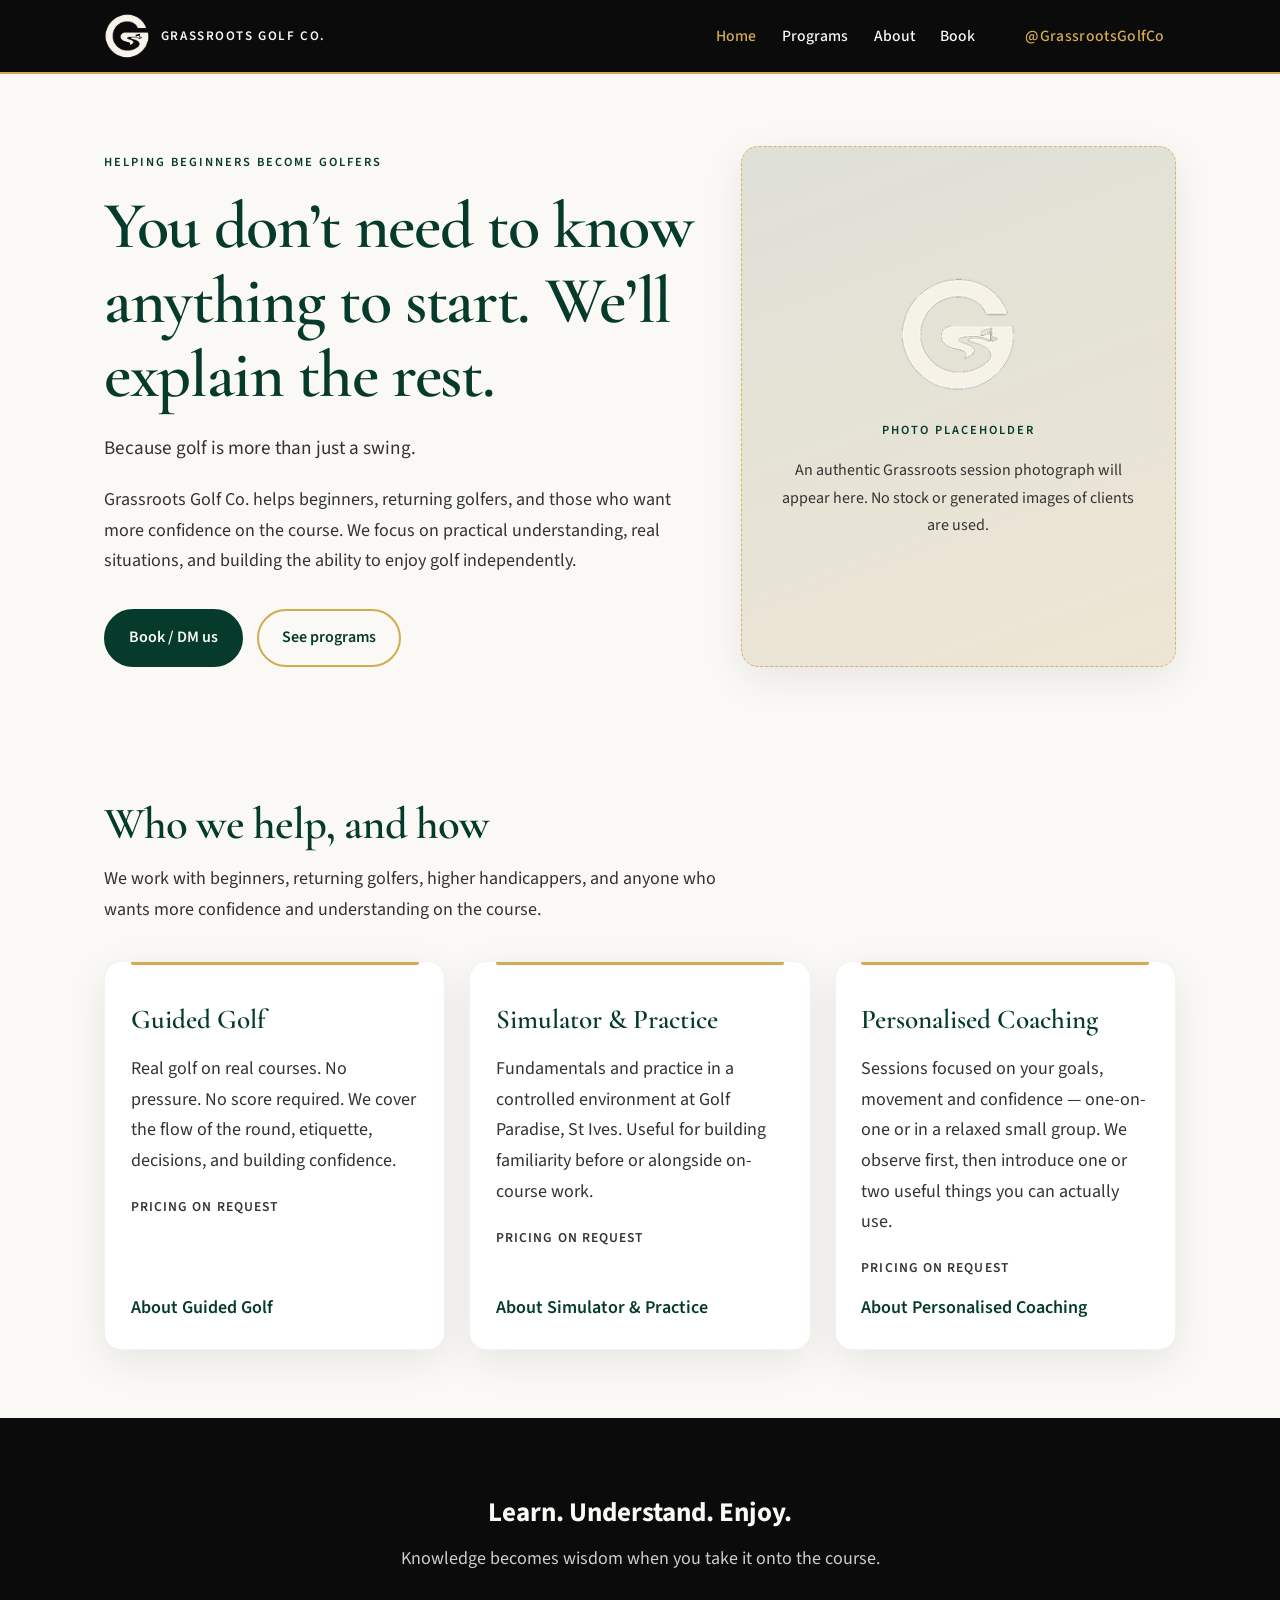
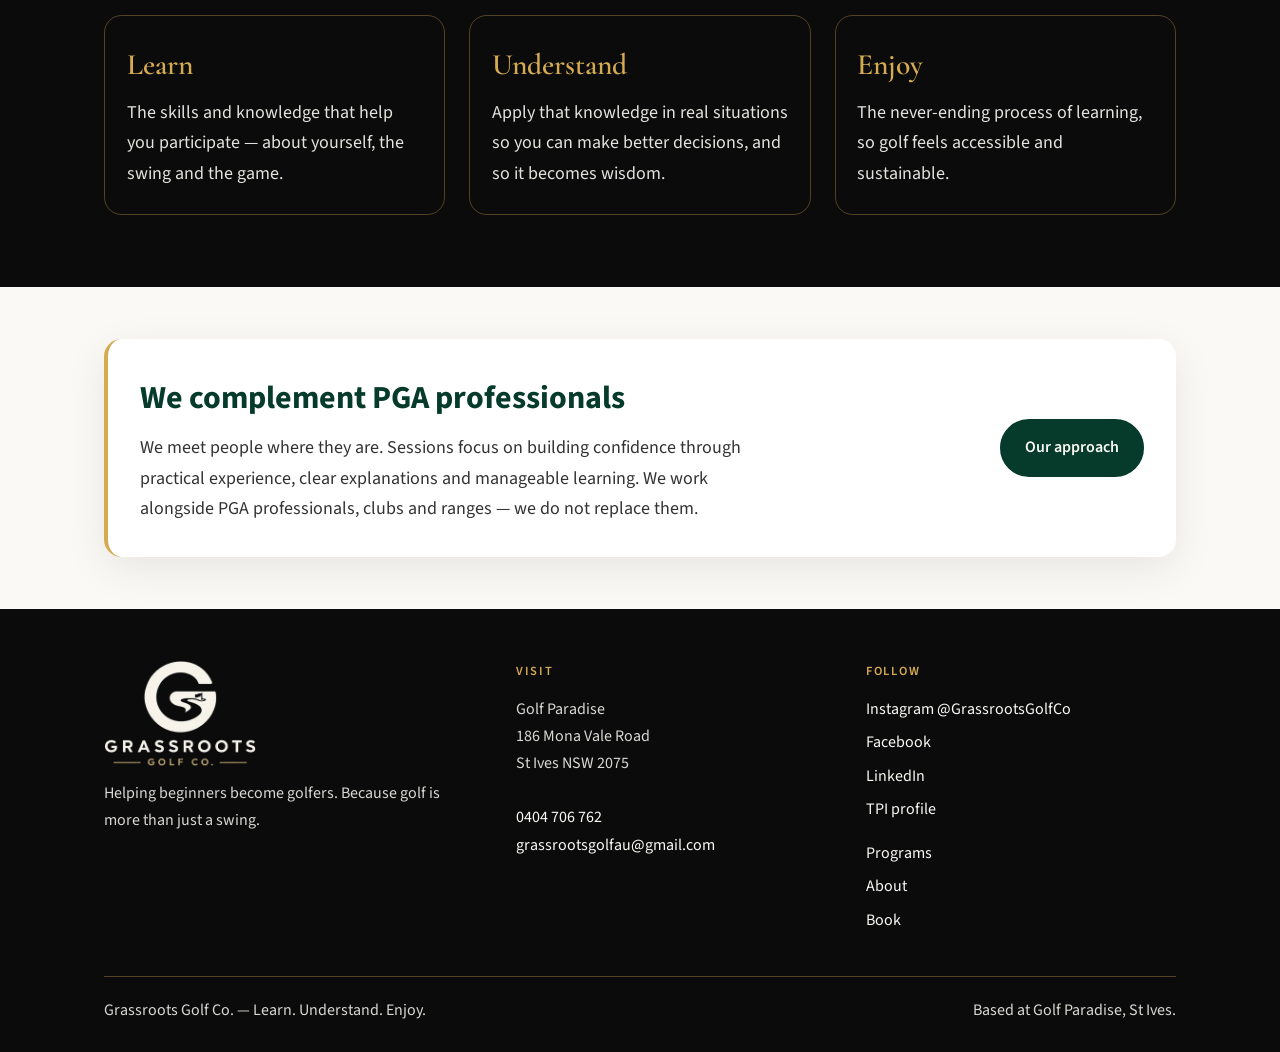
==== commit d7020543: "Shift colour hierarchy: black banners, green secondary, gold accent Header, Learn. Understand. Enjoy" ====
--- a/index.html
+++ b/index.html
@@ -5,9 +5,9 @@
   <meta name="viewport" content="width=device-width, initial-scale=1.0">
   <title>Grassroots Golf Co. — Helping beginners become golfers</title>
   <meta name="description" content="You don't need to know anything to start. Grassroots Golf Co. helps beginners become golfers in Sydney, based at Golf Paradise, St Ives.">
-  <link rel="icon" type="image/png" sizes="32x32" href="[data-uri]">
-  <link rel="icon" type="image/png" sizes="48x48" href="[data-uri]">
-  <link rel="apple-touch-icon" href="[data-uri]">
+  <link rel="icon" type="image/png" sizes="32x32" href="[data-uri]">
+  <link rel="icon" type="image/png" sizes="48x48" href="[data-uri]">
+  <link rel="apple-touch-icon" href="[data-uri]">
   <link rel="preconnect" href="https://fonts.googleapis.com">
   <link rel="preconnect" href="https://fonts.gstatic.com" crossorigin>
   <link href="https://fonts.googleapis.com/css2?family=Cormorant+Garamond:ital,wght@0,500;0,600;0,700;1,500&family=Source+Sans+3:ital,wght@0,400;0,500;0,600;1,400&display=swap" rel="stylesheet">
--- a/styles.css
+++ b/styles.css
@@ -1,8 +1,11 @@
 /* Grassroots Golf Co. — A31 refresh
-   Palette: cream #FAF9F5, forest green #063B2C, gold #D5AB52, black #111 */
+   Hierarchy: cream #FAF9F5 background; black #0B0B0B banners;
+   green #063B2C secondary; gold #D5AB52 accent; body text #111 */
 :root {
   --cream: #FAF9F5;
   --cream-soft: #F1EEE6;
+  --ink: #0B0B0B;
+  --ink-soft: #161616;
   --green: #063B2C;
   --green-shade: #04281E;
   --gold: #D5AB52;
@@ -11,7 +14,7 @@
   --black-muted: #333333;
   --text: #111111;
   --header-h: 4.5rem;
-  --shadow: 0 12px 40px rgba(6, 59, 44, 0.08);
+  --shadow: 0 12px 40px rgba(11, 11, 11, 0.08);
   --radius: 1.1rem;
   --max: 70rem;
   --font-body: "Source Sans 3", "Segoe UI", sans-serif;
@@ -81,7 +84,7 @@
   position: sticky;
   top: 0;
   z-index: 100;
-  background: var(--green);
+  background: var(--ink);
   border-bottom: 2px solid var(--gold);
 }
 
@@ -464,7 +467,7 @@
 
 /* Learn / Understand / Enjoy band */
 .framework {
-  background: var(--green);
+  background: var(--ink);
   color: var(--cream);
   padding: 4.5rem 0;
 }
@@ -719,7 +722,7 @@
 
 /* Footer */
 .site-footer {
-  background: var(--green);
+  background: var(--ink);
   color: var(--cream);
   padding: 3.25rem 0 1.75rem;
   margin-top: auto;
@@ -802,7 +805,7 @@
     top: 100%;
     left: 0;
     right: 0;
-    background: var(--green-shade);
+    background: var(--ink-soft);
     border-bottom: 2px solid var(--gold);
     flex-direction: column;
     align-items: stretch;
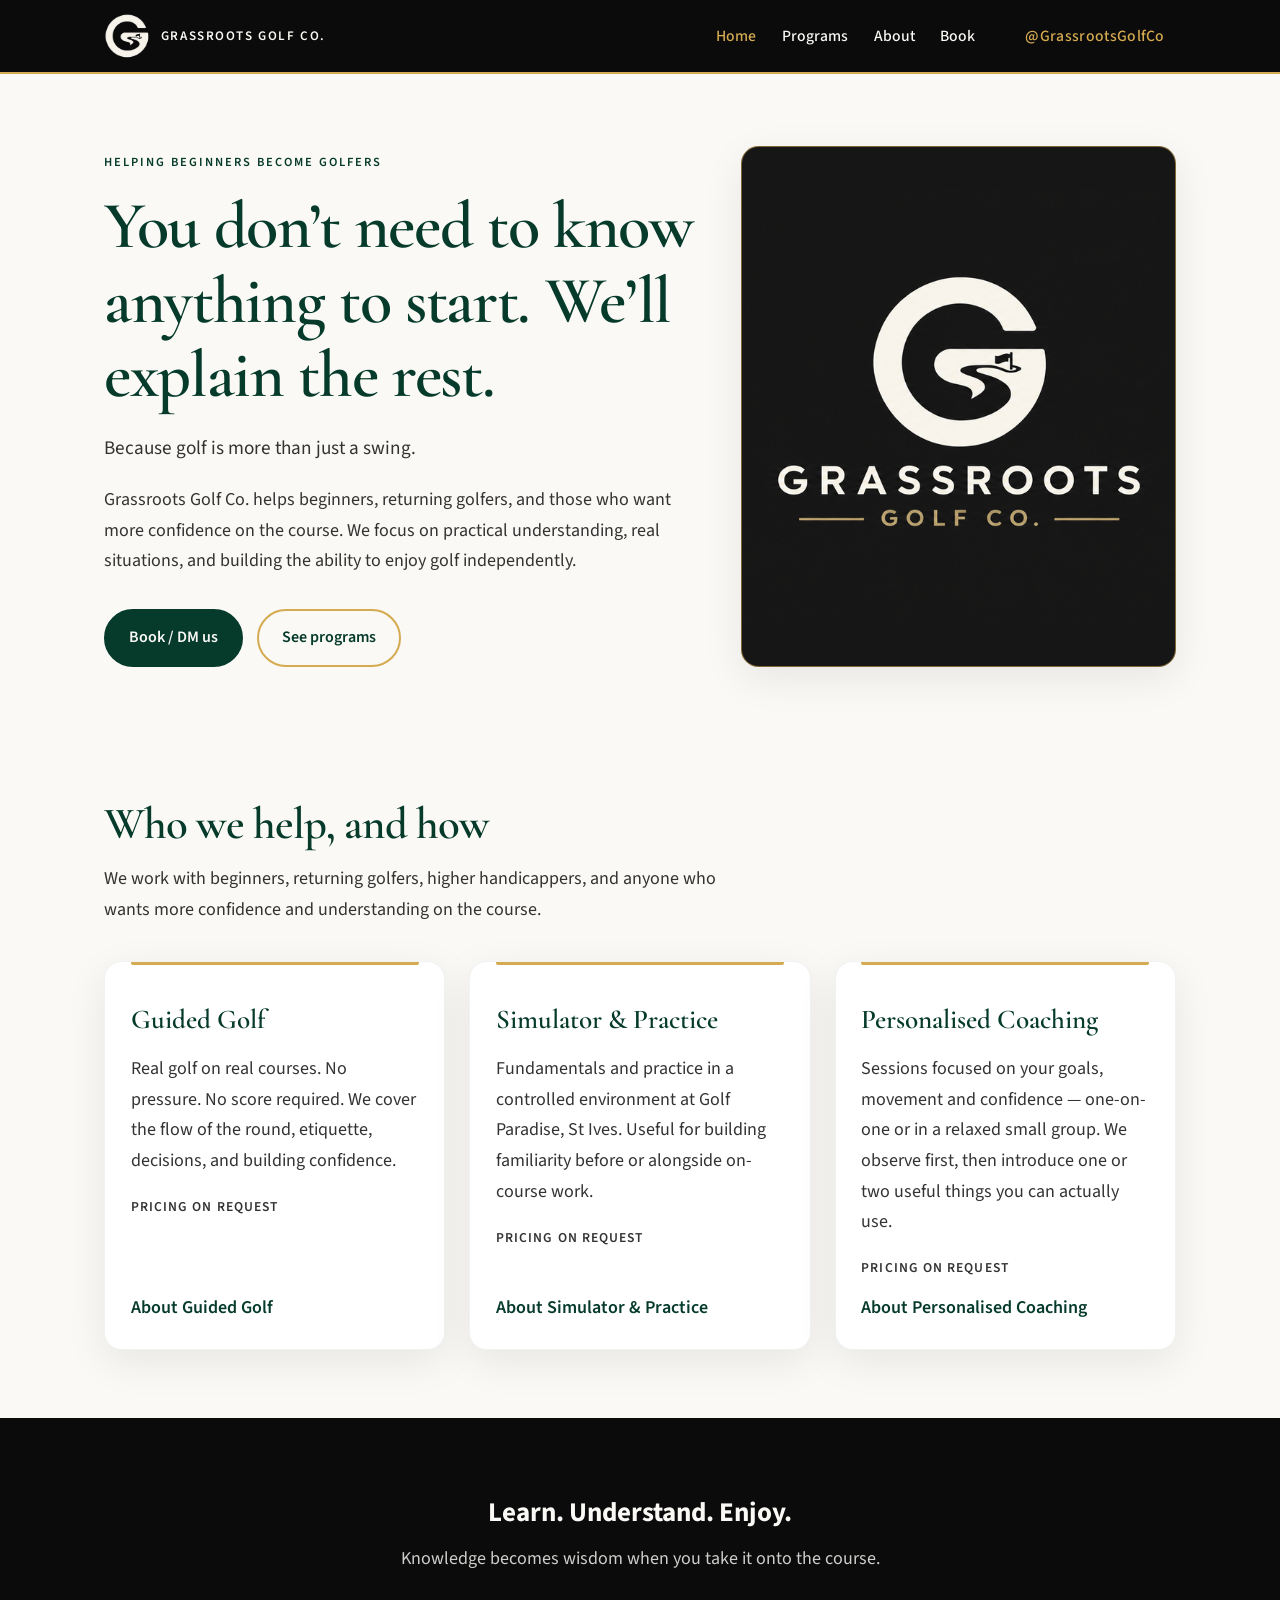
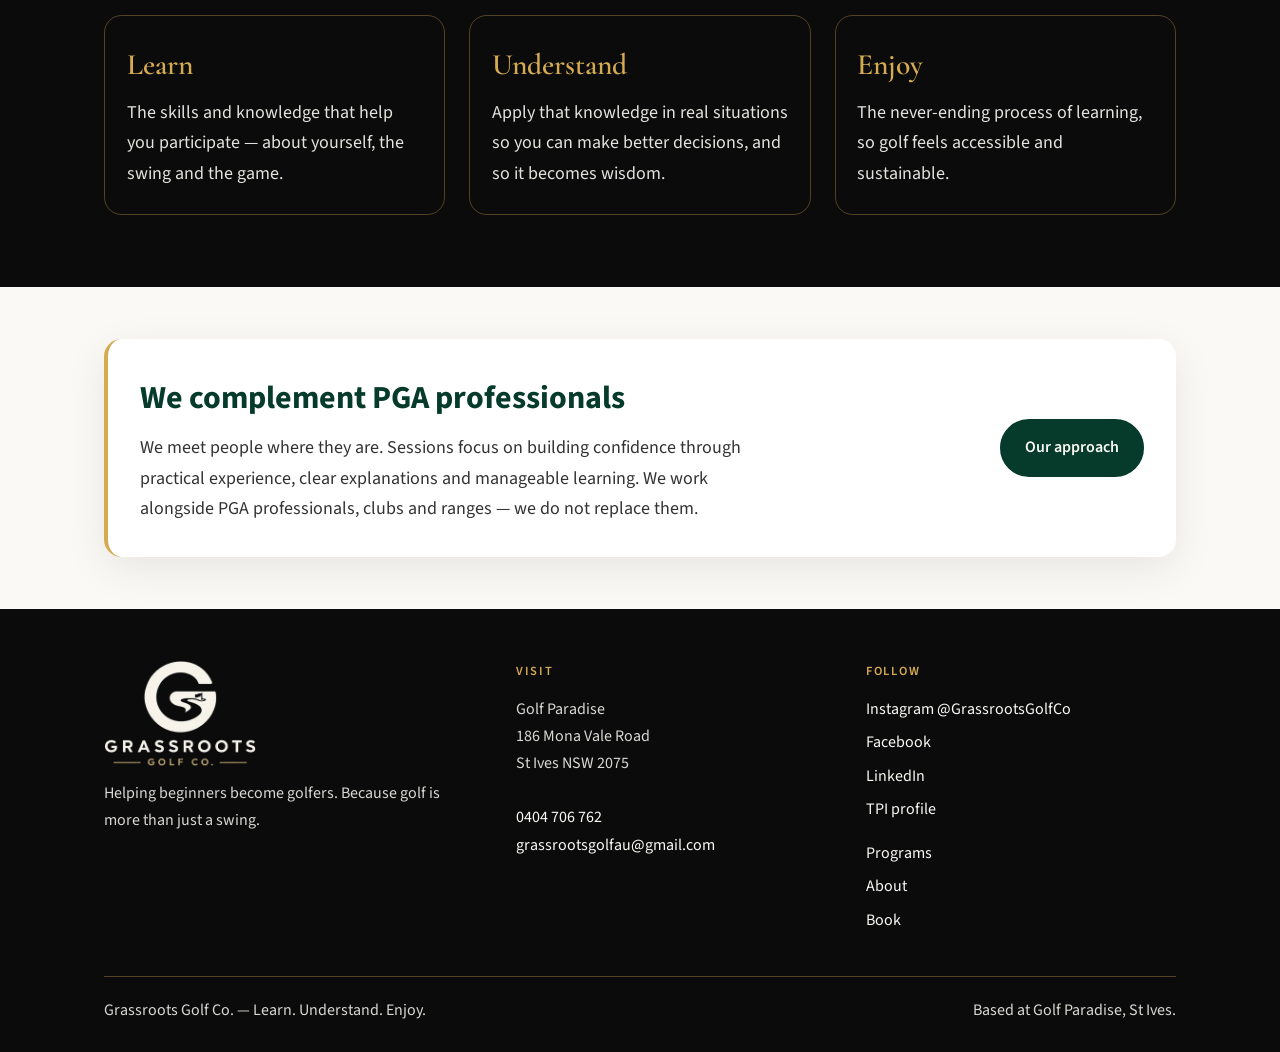
==== commit 67cd696a: "Replace the hero placeholder with the official logo Timothy asked to publish with the logo in the ba" ====
--- a/index.html
+++ b/index.html
@@ -48,12 +48,8 @@
             <a class="btn btn-secondary" href="programs.html">See programs</a>
           </div>
         </div>
-        <figure class="hero-placeholder">
-          <img src="[data-uri]" width="256" height="253" alt="">
-          <figcaption>
-            <span class="eyebrow">Photo placeholder</span>
-            <p>An authentic Grassroots session photograph will appear here. No stock or generated images of clients are used.</p>
-          </figcaption>
+        <figure class="hero-brand">
+          <img src="Grassroots_Golf_LinkedIn_Logo_600x600.png" width="600" height="600" alt="Grassroots Golf Co.">
         </figure>
       </div>
     </section>
--- a/styles.css
+++ b/styles.css
@@ -339,42 +339,26 @@
   color: var(--black);
 }
 
-/* Photo placeholder */
-.hero-placeholder {
+/* Hero logo panel */
+.hero-brand {
   margin: 0;
   min-height: 22rem;
   height: 100%;
   border-radius: var(--radius);
-  background:
-    linear-gradient(160deg, rgba(6, 59, 44, 0.08), rgba(213, 171, 82, 0.12)),
-    var(--cream-soft);
-  border: 1px dashed rgba(213, 171, 82, 0.85);
+  background: #171616; /* matches the official logo's black */
+  border: 1px solid rgba(213, 171, 82, 0.55);
   display: flex;
-  flex-direction: column;
   align-items: center;
   justify-content: center;
-  text-align: center;
-  padding: 2.5rem 1.75rem;
+  overflow: hidden;
   box-shadow: var(--shadow);
 }
 
-.hero-placeholder img {
-  width: 7.5rem;
-  height: 7.5rem;
+.hero-brand img {
+  width: 100%;
+  height: 100%;
   object-fit: contain;
-  margin-bottom: 1.25rem;
-  filter: none;
-  opacity: 0.92;
-}
-
-.hero-placeholder .eyebrow {
-  color: var(--green);
-}
-
-.hero-placeholder p {
-  max-width: 22rem;
-  color: var(--black-muted);
-  font-size: 1rem;
+  object-position: center;
 }
 
 /* Offer cards */
@@ -841,7 +825,7 @@
     padding: 2.75rem 0 3rem;
   }
 
-  .hero-placeholder {
+  .hero-brand {
     min-height: 16rem;
   }
 
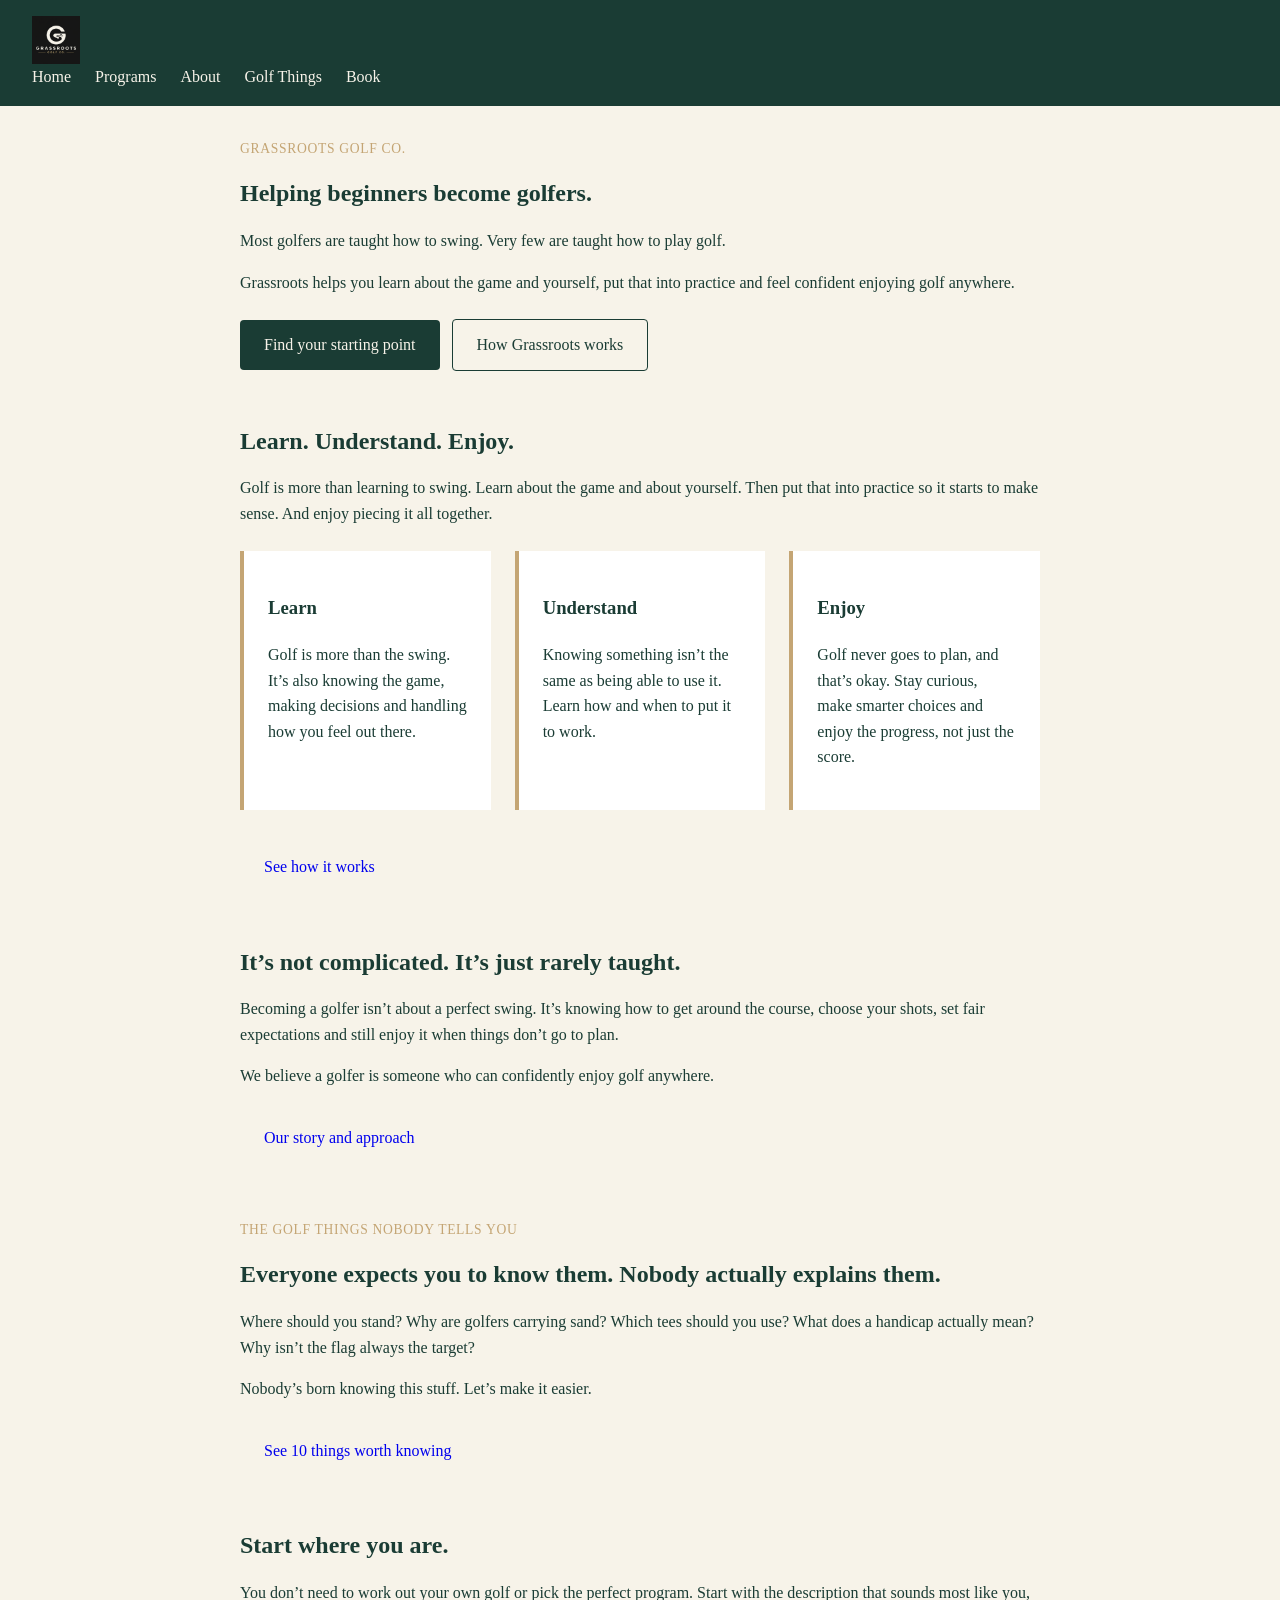
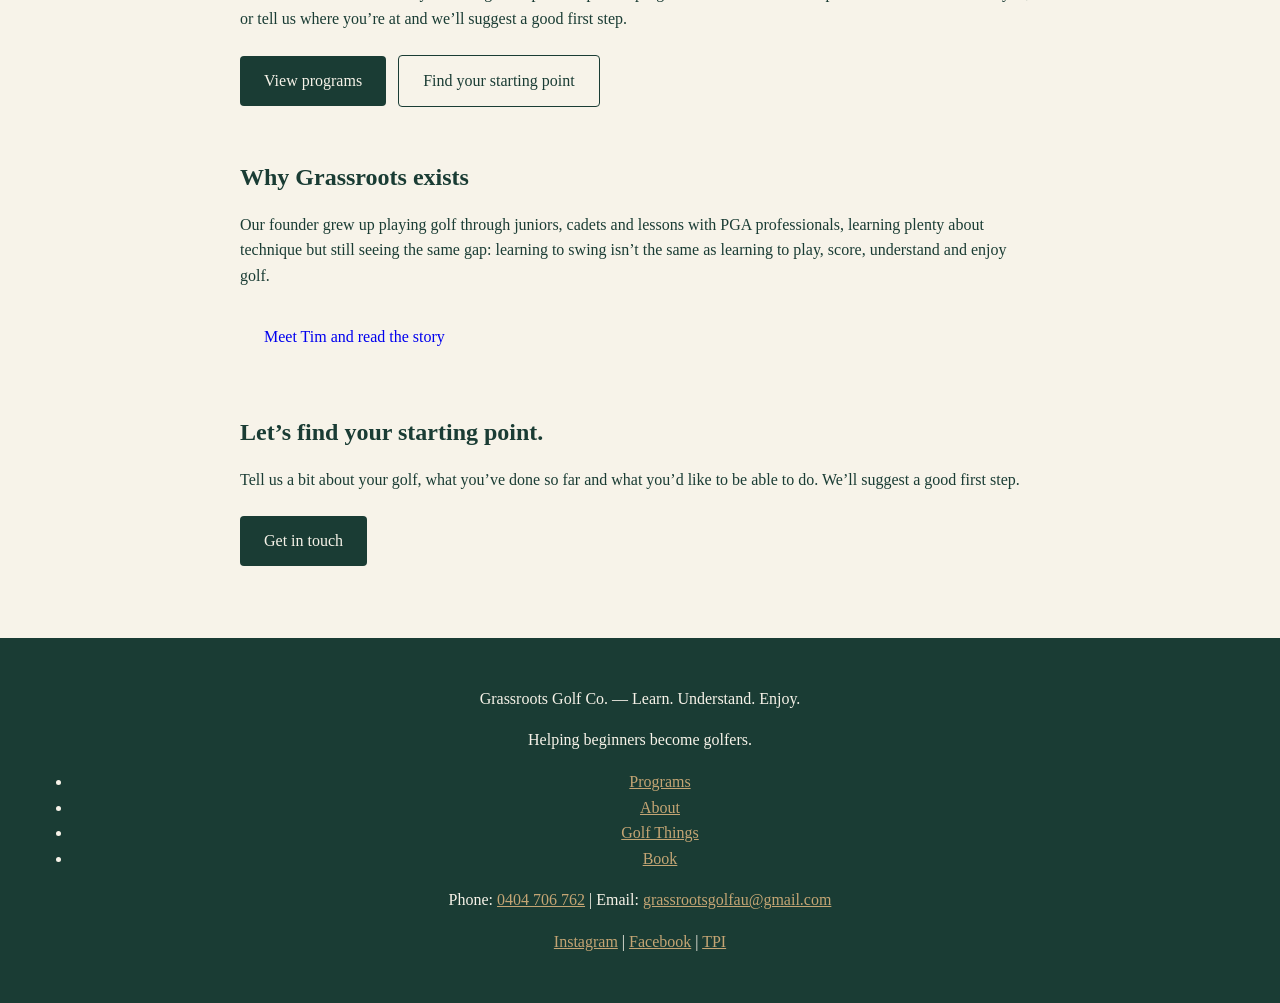
==== commit 737fd7d9: "Website v2 preview: implement Master Spec v3-2 structure and locked decisions (5 pages, Programs nav" ====
--- a/index.html
+++ b/index.html
@@ -3,157 +3,91 @@
 <head>
   <meta charset="UTF-8">
   <meta name="viewport" content="width=device-width, initial-scale=1.0">
-  <title>Grassroots Golf Co. — Helping beginners become golfers</title>
-  <meta name="description" content="You don't need to know anything to start. Grassroots Golf Co. helps beginners become golfers in Sydney, based at Golf Paradise, St Ives.">
-  <link rel="icon" type="image/png" sizes="32x32" href="[data-uri]">
-  <link rel="icon" type="image/png" sizes="48x48" href="[data-uri]">
-  <link rel="apple-touch-icon" href="[data-uri]">
-  <link rel="preconnect" href="https://fonts.googleapis.com">
-  <link rel="preconnect" href="https://fonts.gstatic.com" crossorigin>
-  <link href="https://fonts.googleapis.com/css2?family=Cormorant+Garamond:ital,wght@0,500;0,600;0,700;1,500&family=Source+Sans+3:ital,wght@0,400;0,500;0,600;1,400&display=swap" rel="stylesheet">
-  <link rel="stylesheet" href="styles.css">
+  <title>Grassroots Golf Co. | Helping Beginners Become Golfers</title>
+  <meta name="description" content="Learn about the game and yourself, put that into practice and feel confident enjoying golf anywhere.">
+  <link rel="stylesheet" href="styles-v2.css">
 </head>
 <body>
-  <a class="skip-link" href="#main">Skip to content</a>
-  <header class="site-header">
-    <div class="header-inner">
-      <a class="logo" href="index.html">
-        <img src="[data-uri]" width="256" height="253" alt="">
-        <span class="logo-text">Grassroots Golf Co.</span>
-      </a>
-      <button type="button" class="nav-toggle" aria-controls="site-nav" aria-expanded="false" aria-label="Open menu">
-        <span class="nav-toggle-bar"></span>
-      </button>
-      <nav id="site-nav" class="site-nav" aria-label="Primary">
-        <ul>
-          <li><a href="index.html" aria-current="page">Home</a></li>
-          <li><a href="programs.html">Programs</a></li>
-          <li><a href="about.html">About</a></li>
-          <li><a href="book.html">Book</a></li>
-        </ul>
-        <a class="header-ig" href="https://www.instagram.com/grassrootsgolfco/" target="_blank" rel="noopener noreferrer">@GrassrootsGolfCo</a>
-      </nav>
-    </div>
+  <header>
+    <nav aria-label="Primary">
+      <div class="logo"><img src="Grassroots_Golf_LinkedIn_Logo_600x600.png" alt="Grassroots Golf Co." width="48" height="48"></div>
+      <ul>
+        <li><a href="/">Home</a></li>
+        <li><a href="/programs.html">Programs</a></li>
+        <li><a href="/about.html">About</a></li>
+        <li><a href="/golf-things.html">Golf Things</a></li>
+        <li><a href="/book.html">Book</a></li>
+      </ul>
+    </nav>
   </header>
-  <main id="main">
+
+  <main>
     <section class="hero">
-      <div class="wrap hero-grid">
-        <div>
-          <p class="eyebrow">Helping beginners become golfers</p>
-          <h1>You don’t need to know anything to start. We’ll explain the rest.</h1>
-          <p class="hero-lead">Because golf is more than just a swing.</p>
-          <p class="hero-copy">Grassroots Golf Co. helps beginners, returning golfers, and those who want more confidence on the course. We focus on practical understanding, real situations, and building the ability to enjoy golf independently.</p>
-          <div class="hero-actions">
-            <a class="btn btn-primary" href="book.html">Book / DM us</a>
-            <a class="btn btn-secondary" href="programs.html">See programs</a>
-          </div>
-        </div>
-        <figure class="hero-brand">
-          <img src="Grassroots_Golf_LinkedIn_Logo_600x600.png" width="600" height="600" alt="Grassroots Golf Co.">
-        </figure>
-      </div>
+      <p class="eyebrow">Grassroots Golf Co.</p>
+      <h1>Helping beginners become golfers.</h1>
+      <p>Most golfers are taught how to swing. Very few are taught how to play golf.</p>
+      <p>Grassroots helps you learn about the game and yourself, put that into practice and feel confident enjoying golf anywhere.</p>
+      <a href="/book.html" class="btn primary">Find your starting point</a>
+      <a href="/about.html" class="btn secondary">How Grassroots works</a>
     </section>
 
-    <section class="section" aria-labelledby="offers-heading">
-      <div class="wrap">
-        <div class="section-header">
-          <h2 id="offers-heading">Who we help, and how</h2>
-          <p>We work with beginners, returning golfers, higher handicappers, and anyone who wants more confidence and understanding on the course.</p>
-        </div>
-        <div class="card-grid">
-          <article class="card">
-            <h3>Guided Golf</h3>
-            <p>Real golf on real courses. No pressure. No score required. We cover the flow of the round, etiquette, decisions, and building confidence.</p>
-            <p class="price-tag">Pricing on request</p>
-            <a class="card-link" href="programs.html#guided-golf">About Guided Golf</a>
-          </article>
-          <article class="card">
-            <h3>Simulator &amp; Practice</h3>
-            <p>Fundamentals and practice in a controlled environment at Golf Paradise, St Ives. Useful for building familiarity before or alongside on-course work.</p>
-            <p class="price-tag">Pricing on request</p>
-            <a class="card-link" href="programs.html#simulator">About Simulator &amp; Practice</a>
-          </article>
-          <article class="card">
-            <h3>Personalised Coaching</h3>
-            <p>Sessions focused on your goals, movement and confidence — one-on-one or in a relaxed small group. We observe first, then introduce one or two useful things you can actually use.</p>
-            <p class="price-tag">Pricing on request</p>
-            <a class="card-link" href="programs.html#coaching">About Personalised Coaching</a>
-          </article>
-        </div>
+    <section class="philosophy">
+      <h2>Learn. Understand. Enjoy.</h2>
+      <p>Golf is more than learning to swing. Learn about the game and about yourself. Then put that into practice so it starts to make sense. And enjoy piecing it all together.</p>
+      <div class="cards">
+        <div class="card"><h3>Learn</h3><p>Golf is more than the swing. It’s also knowing the game, making decisions and handling how you feel out there.</p></div>
+        <div class="card"><h3>Understand</h3><p>Knowing something isn’t the same as being able to use it. Learn how and when to put it to work.</p></div>
+        <div class="card"><h3>Enjoy</h3><p>Golf never goes to plan, and that’s okay. Stay curious, make smarter choices and enjoy the progress, not just the score.</p></div>
       </div>
+      <a href="/about.html" class="btn">See how it works</a>
     </section>
 
-    <section class="framework" aria-labelledby="framework-heading">
-      <div class="wrap">
-        <h2 id="framework-heading">Learn. Understand. Enjoy.</h2>
-        <p class="band-intro">Knowledge becomes wisdom when you take it onto the course.</p>
-        <div class="framework-grid">
-          <div class="framework-item">
-            <h3>Learn</h3>
-            <p>The skills and knowledge that help you participate — about yourself, the swing and the game.</p>
-          </div>
-          <div class="framework-item">
-            <h3>Understand</h3>
-            <p>Apply that knowledge in real situations so you can make better decisions, and so it becomes wisdom.</p>
-          </div>
-          <div class="framework-item">
-            <h3>Enjoy</h3>
-            <p>The never-ending process of learning, so golf feels accessible and sustainable.</p>
-          </div>
-        </div>
-      </div>
+    <section>
+      <h2>It’s not complicated. It’s just rarely taught.</h2>
+      <p>Becoming a golfer isn’t about a perfect swing. It’s knowing how to get around the course, choose your shots, set fair expectations and still enjoy it when things don’t go to plan.</p>
+      <p>We believe a golfer is someone who can confidently enjoy golf anywhere.</p>
+      <a href="/about.html" class="btn">Our story and approach</a>
     </section>
 
-    <section class="complement">
-      <div class="wrap">
-        <div class="complement-inner">
-          <div>
-            <h2>We complement PGA professionals</h2>
-            <p>We meet people where they are. Sessions focus on building confidence through practical experience, clear explanations and manageable learning. We work alongside PGA professionals, clubs and ranges — we do not replace them.</p>
-          </div>
-          <a class="btn btn-primary" href="about.html">Our approach</a>
-        </div>
-      </div>
+    <section>
+      <p class="eyebrow">The Golf Things Nobody Tells You</p>
+      <h2>Everyone expects you to know them. Nobody actually explains them.</h2>
+      <p>Where should you stand? Why are golfers carrying sand? Which tees should you use? What does a handicap actually mean? Why isn’t the flag always the target?</p>
+      <p>Nobody’s born knowing this stuff. Let’s make it easier.</p>
+      <a href="/golf-things.html" class="btn">See 10 things worth knowing</a>
+    </section>
+
+    <section>
+      <h2>Start where you are.</h2>
+      <p>You don’t need to work out your own golf or pick the perfect program. Start with the description that sounds most like you, or tell us where you’re at and we’ll suggest a good first step.</p>
+      <a href="/programs.html" class="btn primary">View programs</a>
+      <a href="/book.html" class="btn secondary">Find your starting point</a>
+    </section>
+
+    <section>
+      <h2>Why Grassroots exists</h2>
+      <p>Our founder grew up playing golf through juniors, cadets and lessons with PGA professionals, learning plenty about technique but still seeing the same gap: learning to swing isn’t the same as learning to play, score, understand and enjoy golf.</p>
+      <a href="/about.html" class="btn">Meet Tim and read the story</a>
+    </section>
+
+    <section class="cta">
+      <h2>Let’s find your starting point.</h2>
+      <p>Tell us a bit about your golf, what you’ve done so far and what you’d like to be able to do. We’ll suggest a good first step.</p>
+      <a href="/book.html" class="btn primary">Get in touch</a>
     </section>
   </main>
-  <footer class="site-footer">
-    <div class="wrap">
-      <div class="footer-grid">
-        <div class="footer-brand">
-          <div class="footer-logo" role="img" aria-label="Grassroots Golf Co."></div>
-          <p>Helping beginners become golfers. Because golf is more than just a swing.</p>
-        </div>
-        <div>
-          <h2>Visit</h2>
-          <address>
-            Golf Paradise<br>
-            186 Mona Vale Road<br>
-            St Ives NSW 2075<br><br>
-            <a href="tel:+61404706762">0404 706 762</a><br>
-            <a href="mailto:grassrootsgolfau@gmail.com">grassrootsgolfau@gmail.com</a>
-          </address>
-        </div>
-        <div>
-          <h2>Follow</h2>
-          <ul class="social-links">
-            <li><a href="https://www.instagram.com/grassrootsgolfco/" target="_blank" rel="noopener noreferrer">Instagram @GrassrootsGolfCo</a></li>
-            <li><a href="https://www.facebook.com/profile.php?id=61594531462794" target="_blank" rel="noopener noreferrer">Facebook</a></li>
-            <li><a href="https://www.linkedin.com/company/grasroots-golf-co" target="_blank" rel="noopener noreferrer">LinkedIn</a></li>
-            <li><a href="https://www.mytpi.com/experts/775845" target="_blank" rel="noopener noreferrer">TPI profile</a></li>
-          </ul>
-          <ul class="footer-links" style="margin-top:1rem">
-            <li><a href="programs.html">Programs</a></li>
-            <li><a href="about.html">About</a></li>
-            <li><a href="book.html">Book</a></li>
-          </ul>
-        </div>
-      </div>
-      <div class="footer-bottom">
-        <p>Grassroots Golf Co. — Learn. Understand. Enjoy.</p>
-        <p>Based at Golf Paradise, St Ives.</p>
-      </div>
-    </div>
+
+  <footer>
+    <p>Grassroots Golf Co. — Learn. Understand. Enjoy.</p>
+    <p>Helping beginners become golfers.</p>
+    <ul>
+      <li><a href="/programs.html">Programs</a></li>
+      <li><a href="/about.html">About</a></li>
+      <li><a href="/golf-things.html">Golf Things</a></li>
+      <li><a href="/book.html">Book</a></li>
+    </ul>
+    <p>Phone: <a href="tel:0404706762">0404 706 762</a> | Email: <a href="mailto:grassrootsgolfau@gmail.com">grassrootsgolfau@gmail.com</a></p>
+    <p><a href="https://www.instagram.com/GrassrootsGolfCo" target="_blank">Instagram</a> | <a href="https://www.facebook.com/profile.php?id=61594531462794" target="_blank">Facebook</a> | <a href="https://www.mytpi.com/experts/775845" target="_blank">TPI</a></p>
   </footer>
-  <script src="site.js"></script>
 </body>
-</html>
+</html>
--- a/styles-v2.css
+++ b/styles-v2.css
@@ -0,0 +1,112 @@
+/* Grassroots Golf v2 preview styles — deep green, warm cream, restrained gold */
+:root {
+  --green: #1a3c34;
+  --cream: #f7f3e9;
+  --gold: #c4a574;
+  --text: #1a3c34;
+}
+body {
+  font-family: Georgia, "Times New Roman", serif;
+  background: var(--cream);
+  color: var(--text);
+  line-height: 1.6;
+  margin: 0;
+  padding: 0;
+}
+header {
+  background: var(--green);
+  color: var(--cream);
+  padding: 1rem 2rem;
+}
+nav ul {
+  list-style: none;
+  display: flex;
+  gap: 1.5rem;
+  padding: 0;
+  margin: 0;
+}
+nav a {
+  color: var(--cream);
+  text-decoration: none;
+}
+nav a:hover {
+  color: var(--gold);
+}
+.logo img {
+  vertical-align: middle;
+  margin-right: 1rem;
+}
+main {
+  max-width: 800px;
+  margin: 2rem auto;
+  padding: 0 1.5rem;
+}
+section {
+  margin-bottom: 3rem;
+}
+h1, h2 {
+  color: var(--green);
+  line-height: 1.2;
+}
+.eyebrow {
+  text-transform: uppercase;
+  letter-spacing: 0.05em;
+  font-size: 0.85rem;
+  color: var(--gold);
+}
+.btn {
+  display: inline-block;
+  padding: 0.75rem 1.5rem;
+  margin: 0.5rem 0.5rem 0.5rem 0;
+  text-decoration: none;
+  border-radius: 4px;
+}
+.btn.primary {
+  background: var(--green);
+  color: var(--cream);
+}
+.btn.secondary {
+  background: transparent;
+  color: var(--green);
+  border: 1px solid var(--green);
+}
+.cards {
+  display: grid;
+  grid-template-columns: repeat(auto-fit, minmax(220px, 1fr));
+  gap: 1.5rem;
+  margin: 1.5rem 0;
+}
+.card {
+  background: white;
+  padding: 1.5rem;
+  border-left: 4px solid var(--gold);
+}
+.things article {
+  margin-bottom: 1.5rem;
+  padding-bottom: 1rem;
+  border-bottom: 1px solid #e0d8c8;
+}
+footer {
+  background: var(--green);
+  color: var(--cream);
+  padding: 2rem;
+  text-align: center;
+  margin-top: 4rem;
+}
+footer a {
+  color: var(--gold);
+}
+form label {
+  display: block;
+  margin: 1rem 0 0.25rem;
+}
+input, textarea {
+  width: 100%;
+  max-width: 400px;
+  padding: 0.5rem;
+  border: 1px solid var(--green);
+}
+@media (max-width: 600px) {
+  nav ul { flex-direction: column; gap: 0.5rem; }
+  main { padding: 0 1rem; }
+}
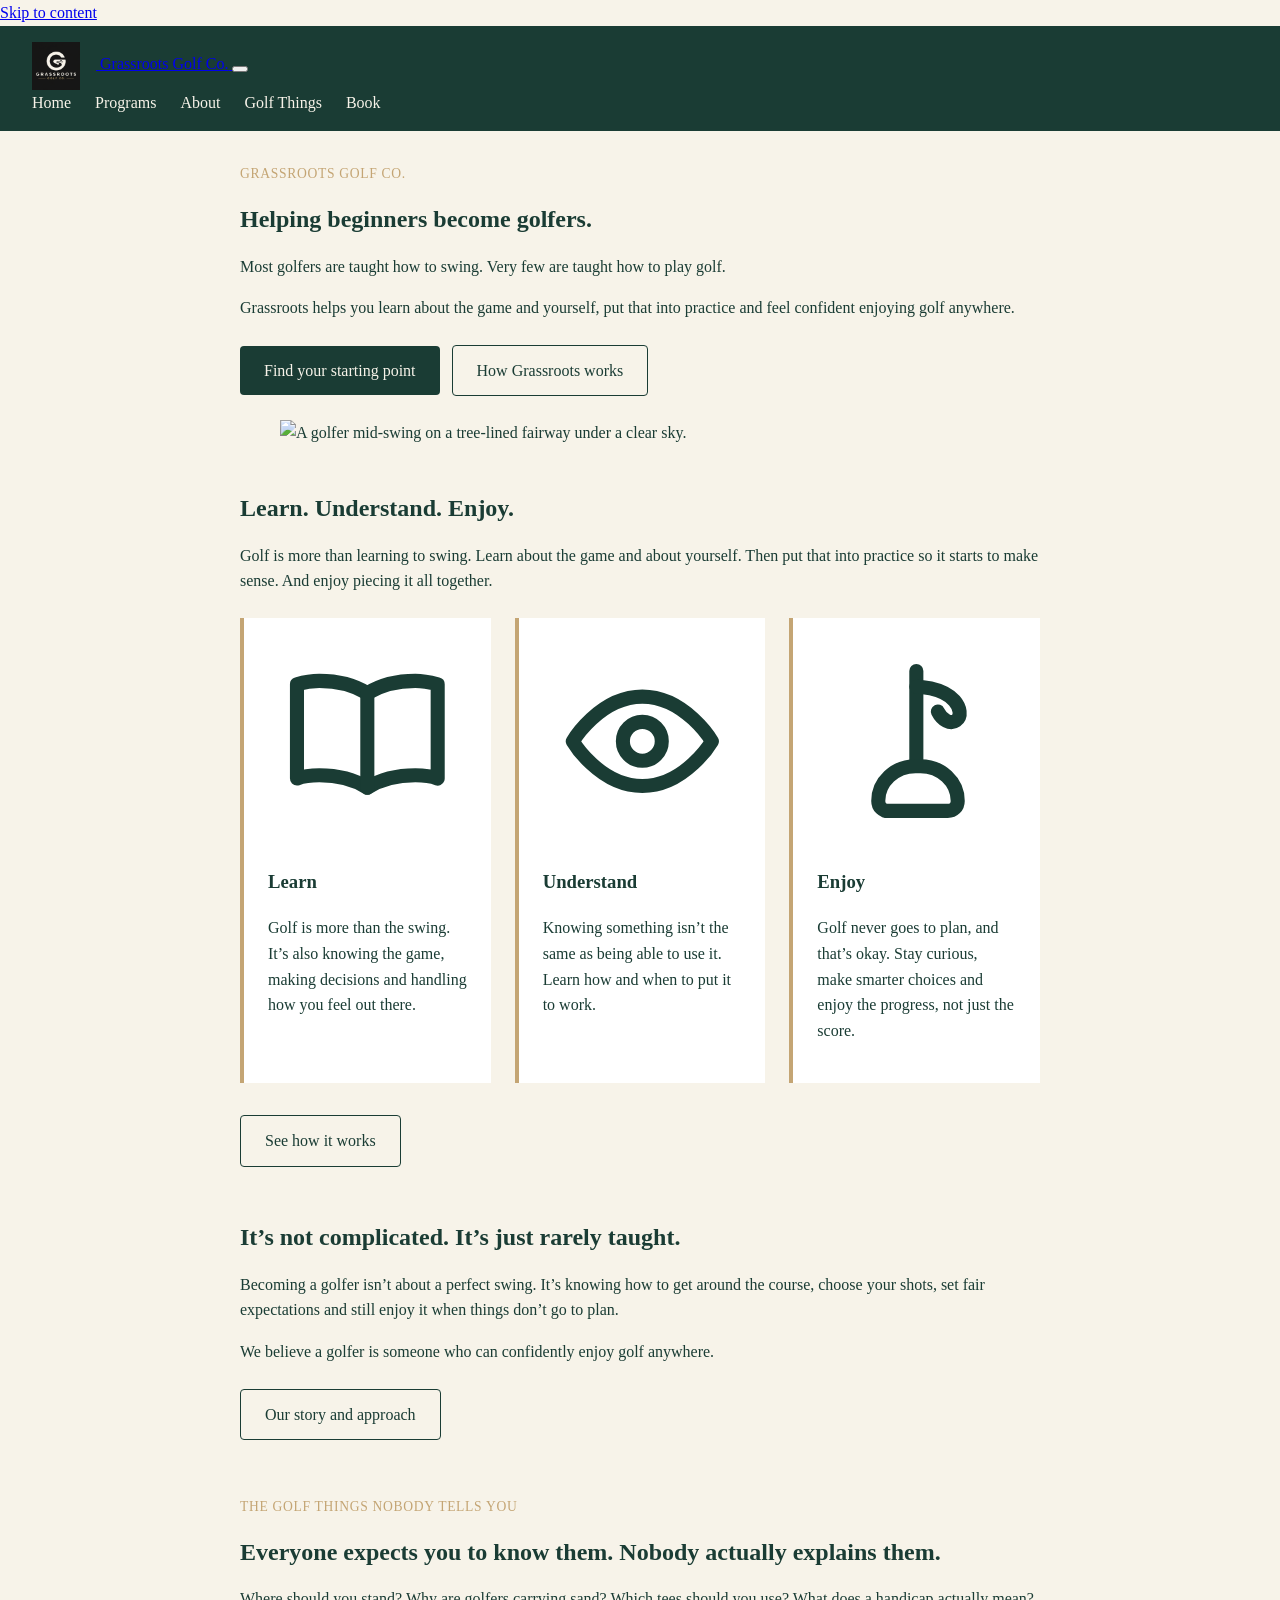
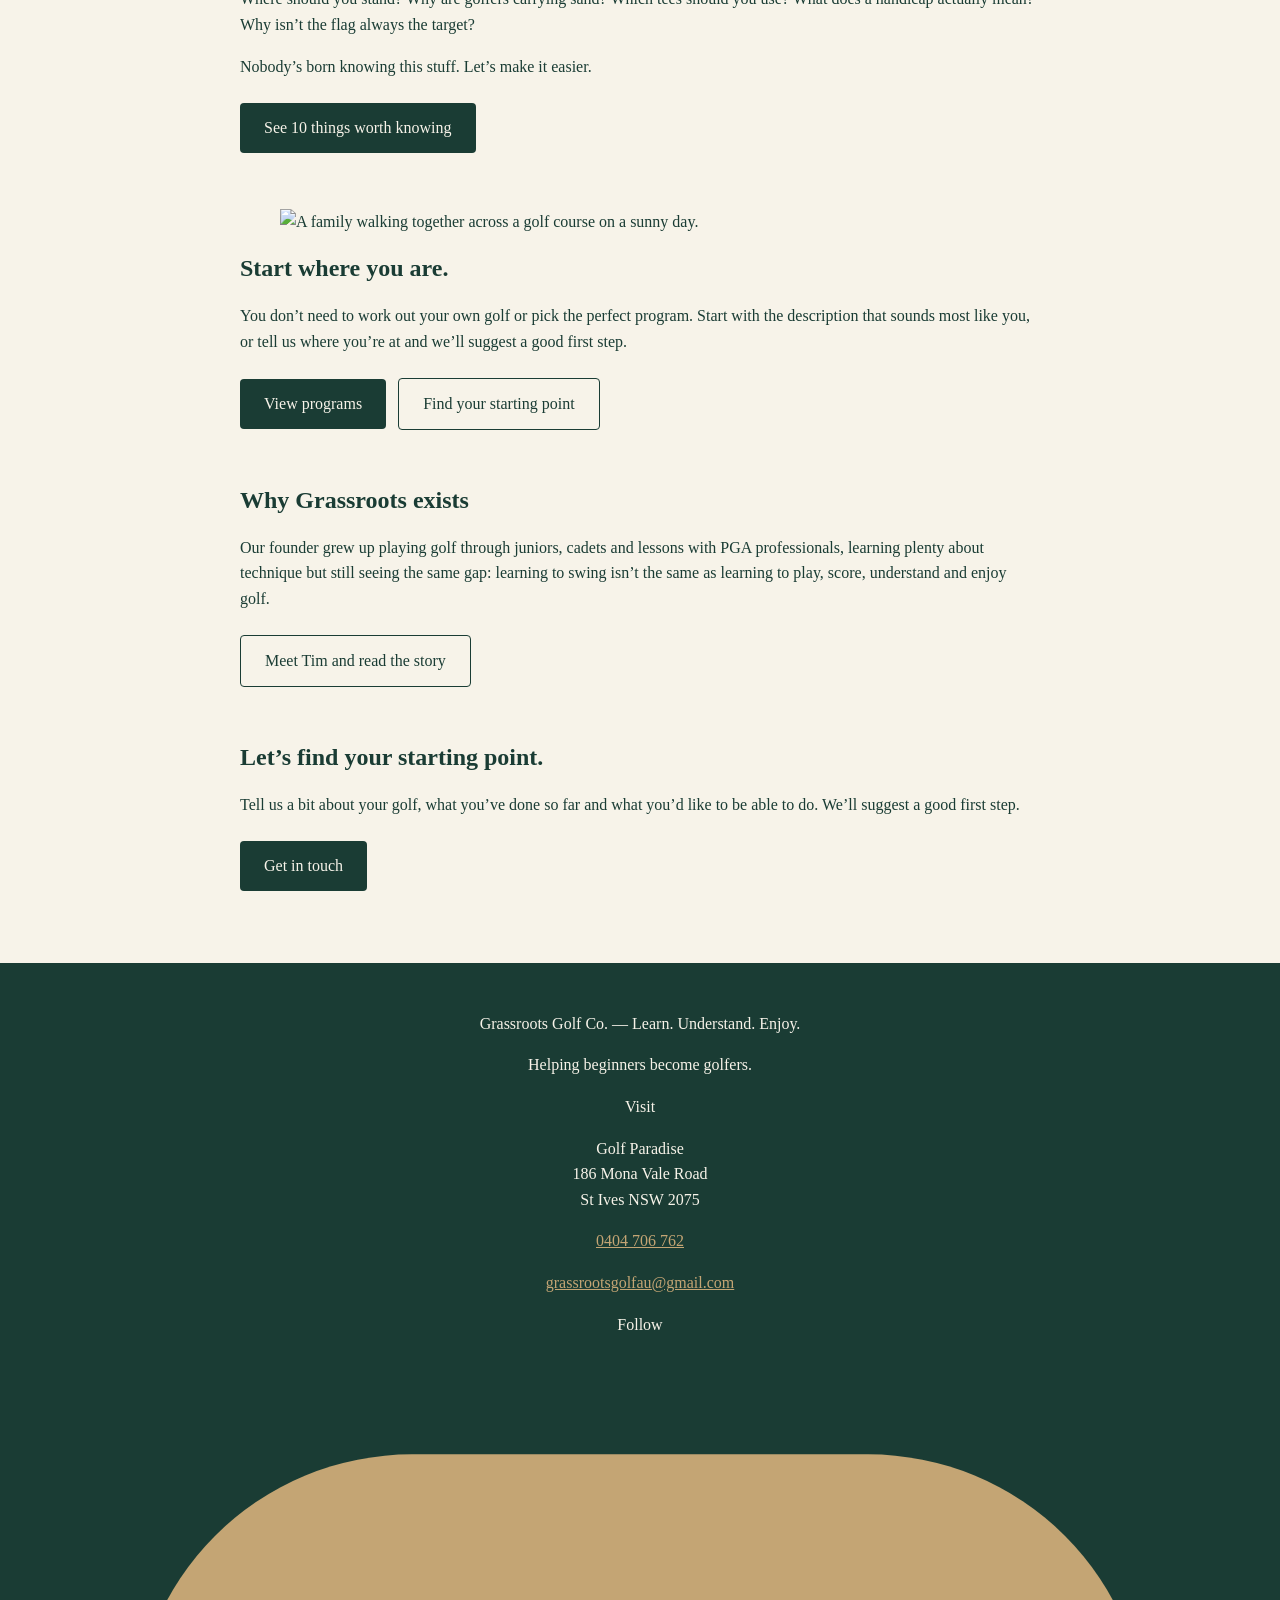
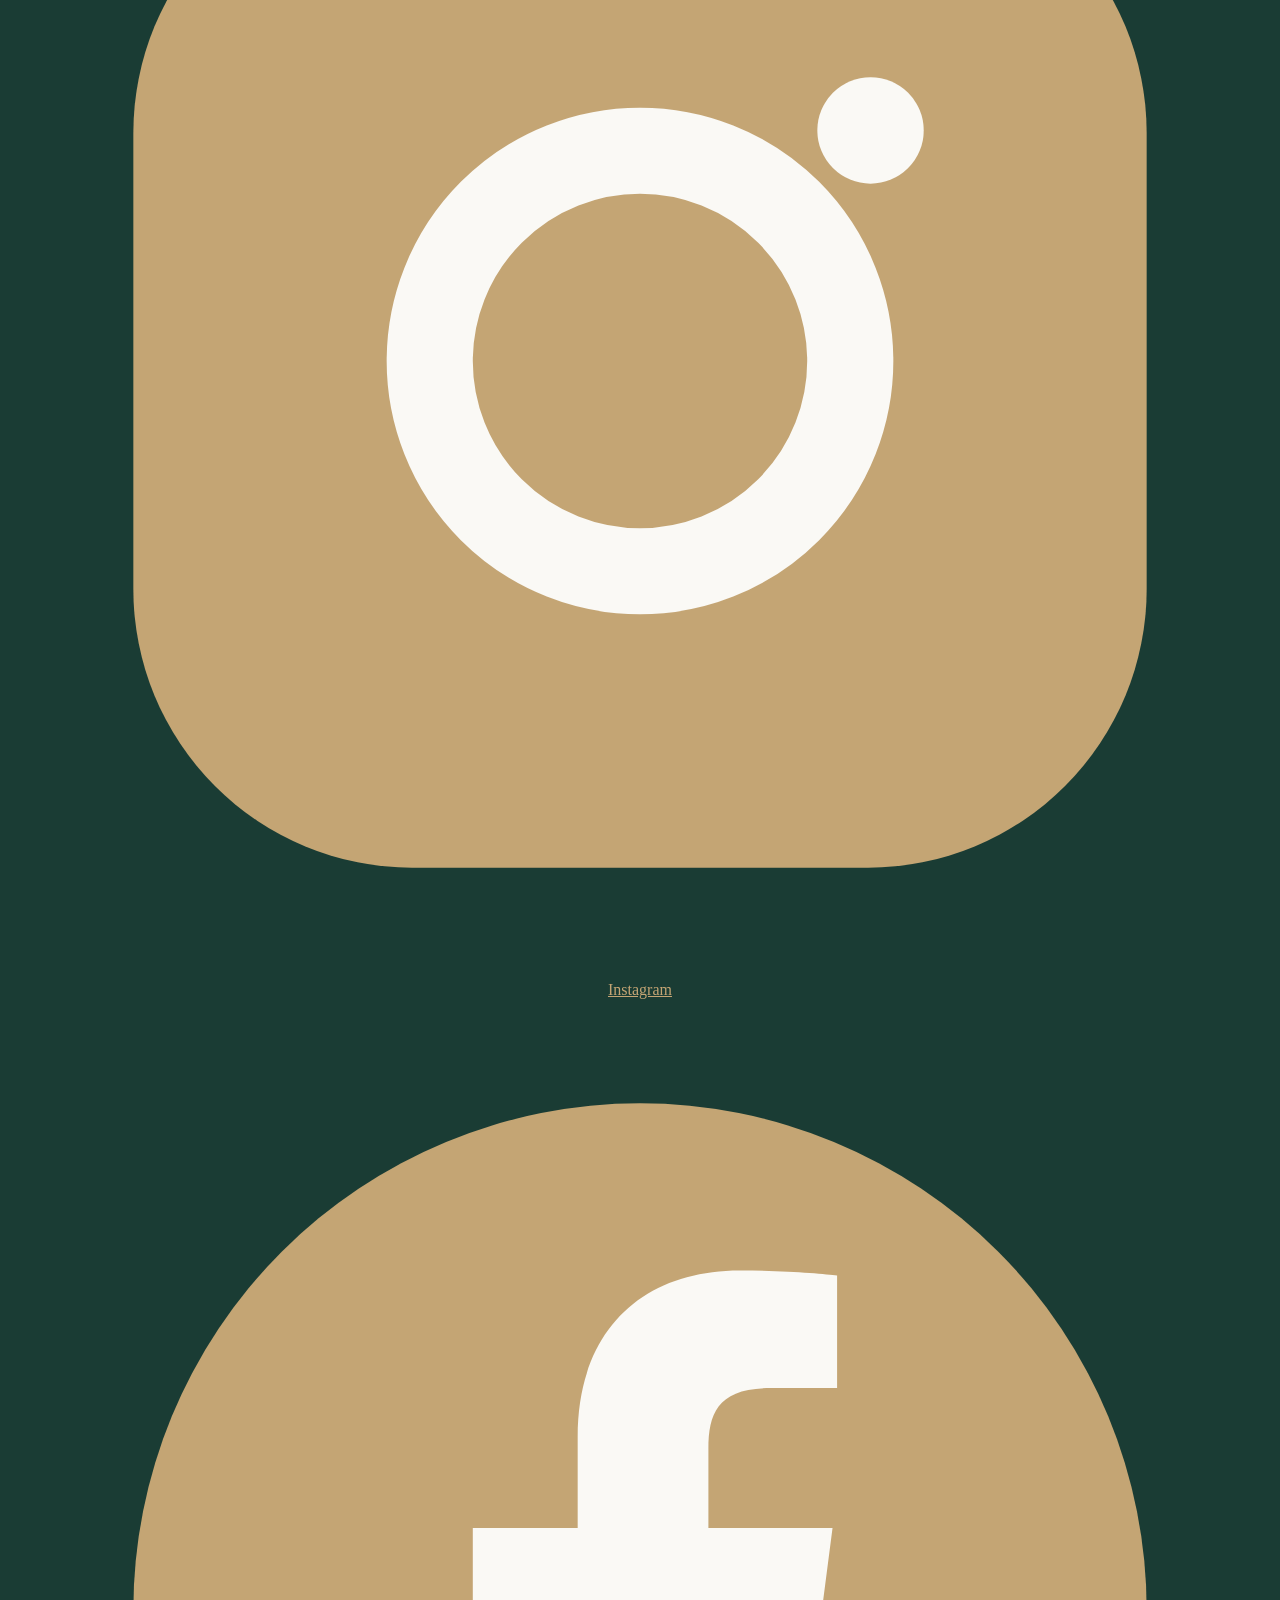
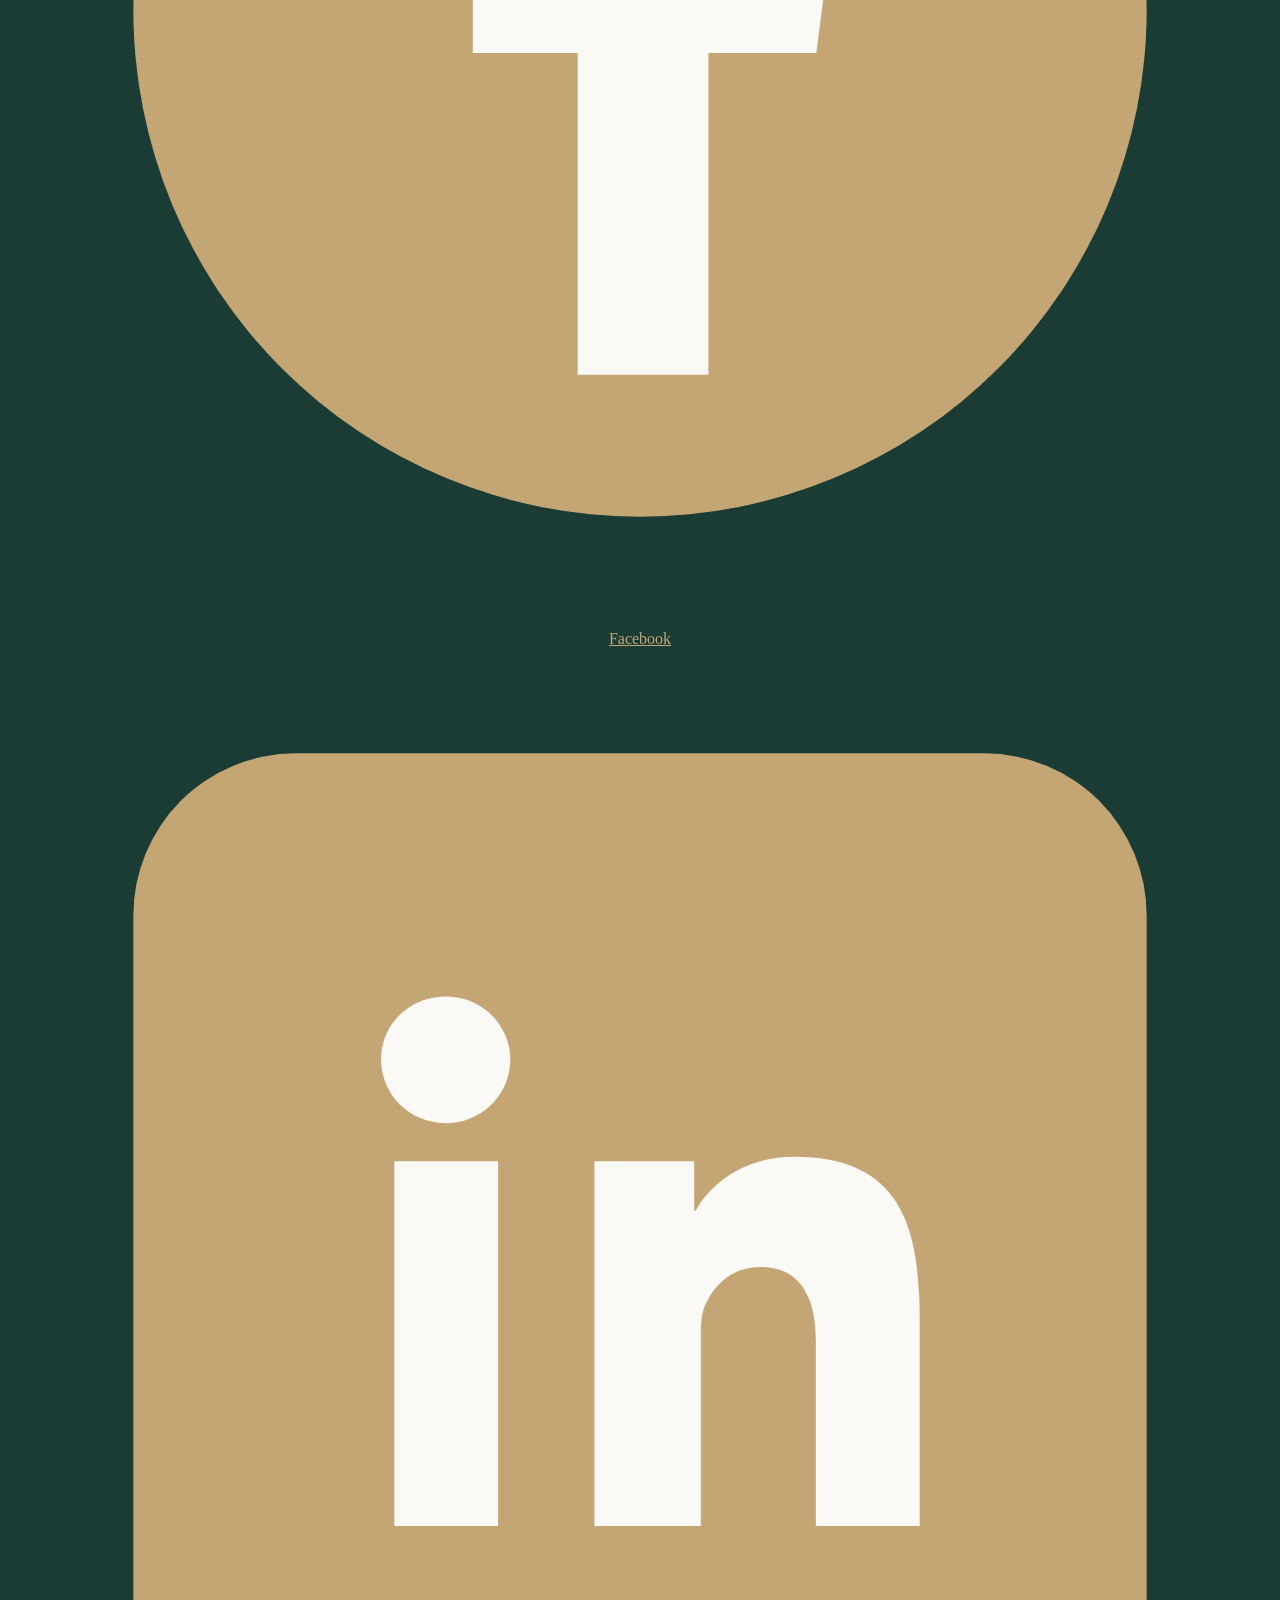
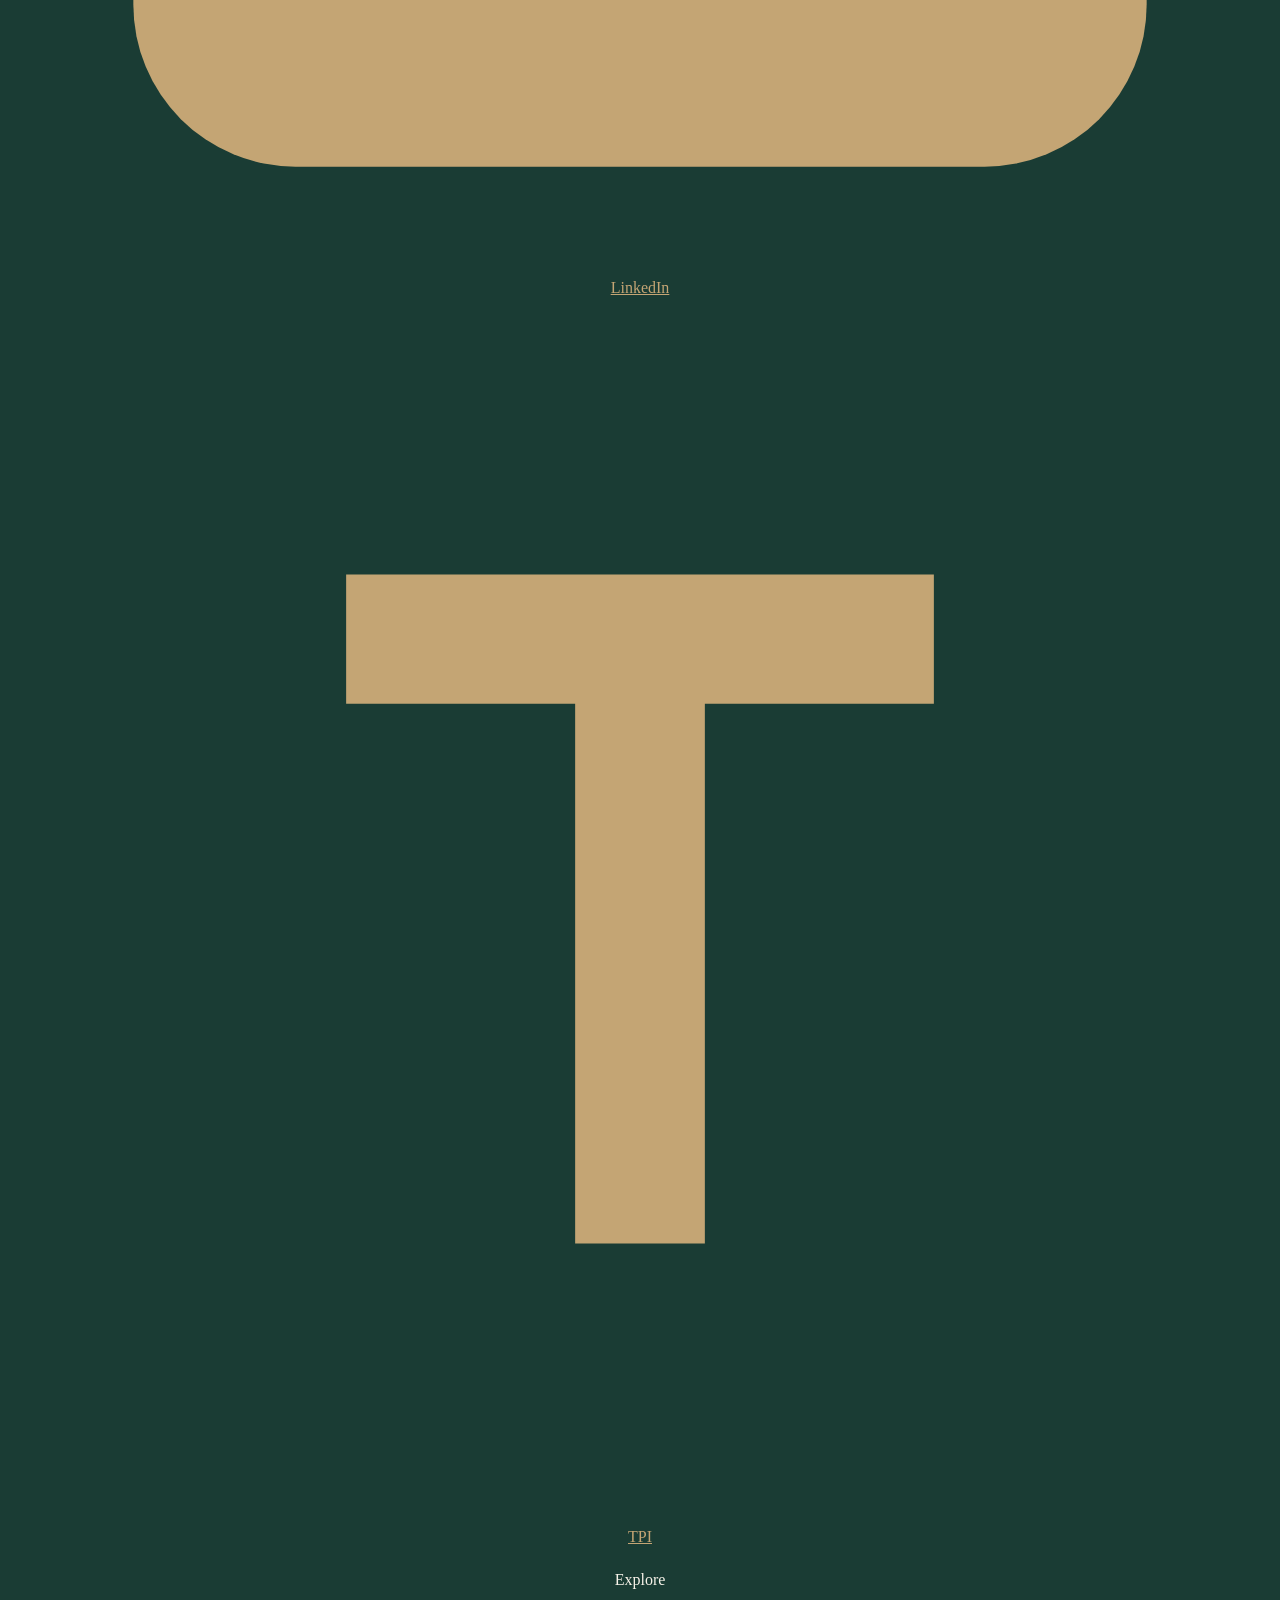
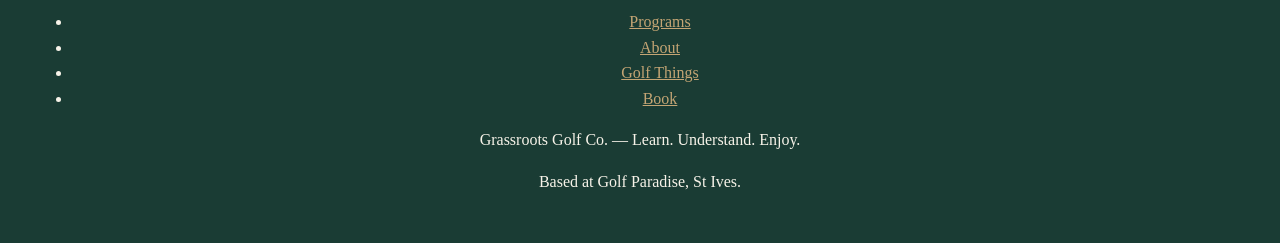
==== commit 9a4a72cf: "Polish website v2 publish set: Home, Programs, About and Book pages" ====
--- a/index.html
+++ b/index.html
@@ -3,91 +3,187 @@
 <head>
   <meta charset="UTF-8">
   <meta name="viewport" content="width=device-width, initial-scale=1.0">
-  <title>Grassroots Golf Co. | Helping Beginners Become Golfers</title>
+  <title>Grassroots Golf Co. — Helping beginners become golfers</title>
   <meta name="description" content="Learn about the game and yourself, put that into practice and feel confident enjoying golf anywhere.">
+  <link rel="icon" href="Grassroots_Golf_LinkedIn_Logo_600x600.png">
+  <link rel="preconnect" href="https://fonts.googleapis.com">
+  <link rel="preconnect" href="https://fonts.gstatic.com" crossorigin>
+  <link href="https://fonts.googleapis.com/css2?family=Cormorant+Garamond:ital,wght@0,500;0,600;0,700;1,500&family=Source+Sans+3:ital,wght@0,400;0,500;0,600;0,700;1,400&display=swap" rel="stylesheet">
   <link rel="stylesheet" href="styles-v2.css">
+  
 </head>
 <body>
-  <header>
-    <nav aria-label="Primary">
-      <div class="logo"><img src="Grassroots_Golf_LinkedIn_Logo_600x600.png" alt="Grassroots Golf Co." width="48" height="48"></div>
-      <ul>
-        <li><a href="/">Home</a></li>
-        <li><a href="/programs.html">Programs</a></li>
-        <li><a href="/about.html">About</a></li>
-        <li><a href="/golf-things.html">Golf Things</a></li>
-        <li><a href="/book.html">Book</a></li>
-      </ul>
-    </nav>
+  <a class="skip" href="#main">Skip to content</a>
+  <header class="site-header">
+    <div class="header-inner">
+      <a class="logo" href="index.html">
+        <img src="Grassroots_Golf_LinkedIn_Logo_600x600.png" alt="" width="48" height="48">
+        <span>Grassroots Golf Co.</span>
+      </a>
+      <button class="nav-toggle" type="button" aria-expanded="false" aria-controls="site-nav" aria-label="Open menu">
+        <span class="nav-toggle-bar"></span>
+      </button>
+      <nav id="site-nav" aria-label="Primary">
+        <ul>
+          <li><a href="index.html" aria-current="page">Home</a></li>
+          <li><a href="programs.html">Programs</a></li>
+          <li><a href="about.html">About</a></li>
+          <li><a href="golf-things.html">Golf Things</a></li>
+          <li><a href="book.html">Book</a></li>
+        </ul>
+      </nav>
+    </div>
   </header>
 
-  <main>
+  <main id="main">
     <section class="hero">
-      <p class="eyebrow">Grassroots Golf Co.</p>
-      <h1>Helping beginners become golfers.</h1>
-      <p>Most golfers are taught how to swing. Very few are taught how to play golf.</p>
-      <p>Grassroots helps you learn about the game and yourself, put that into practice and feel confident enjoying golf anywhere.</p>
-      <a href="/book.html" class="btn primary">Find your starting point</a>
-      <a href="/about.html" class="btn secondary">How Grassroots works</a>
+      <div class="wrap hero-grid">
+        <div>
+          <p class="eyebrow">Grassroots Golf Co.</p>
+          <h1>Helping beginners become golfers.</h1>
+          <p class="lede">Most golfers are taught how to swing. Very few are taught how to play golf.</p>
+          <p>Grassroots helps you learn about the game and yourself, put that into practice and feel confident enjoying golf anywhere.</p>
+          <a href="book.html" class="btn primary">Find your starting point</a>
+          <a href="about.html" class="btn secondary">How Grassroots works</a>
+        </div>
+        <figure class="hero-photo">
+          <img src="photos/hero-fairway.jpg" width="1320" height="991" alt="A golfer mid-swing on a tree-lined fairway under a clear sky.">
+        </figure>
+      </div>
     </section>
 
-    <section class="philosophy">
-      <h2>Learn. Understand. Enjoy.</h2>
-      <p>Golf is more than learning to swing. Learn about the game and about yourself. Then put that into practice so it starts to make sense. And enjoy piecing it all together.</p>
-      <div class="cards">
-        <div class="card"><h3>Learn</h3><p>Golf is more than the swing. It’s also knowing the game, making decisions and handling how you feel out there.</p></div>
-        <div class="card"><h3>Understand</h3><p>Knowing something isn’t the same as being able to use it. Learn how and when to put it to work.</p></div>
-        <div class="card"><h3>Enjoy</h3><p>Golf never goes to plan, and that’s okay. Stay curious, make smarter choices and enjoy the progress, not just the score.</p></div>
+    <section class="band">
+      <div class="wrap">
+        <h2>Learn. Understand. Enjoy.</h2>
+        <p>Golf is more than learning to swing. Learn about the game and about yourself. Then put that into practice so it starts to make sense. And enjoy piecing it all together.</p>
+        <div class="cards">
+          <div class="card">
+            <svg class="card-icon" aria-hidden="true" xmlns="http://www.w3.org/2000/svg" viewBox="0 0 24 24" fill="none" stroke="currentColor" stroke-width="1.7" stroke-linecap="round" stroke-linejoin="round">
+  <path d="M12 6.2c-1.6-1-3.7-1.5-5.8-1.5-1.1 0-2 .2-2.7.4v11.4c.8-.3 1.7-.4 2.7-.4 2.1 0 4.2.5 5.8 1.5 1.6-1 3.7-1.5 5.8-1.5 1 0 1.9.1 2.7.4V5.1c-.8-.2-1.7-.4-2.7-.4-2.1 0-4.2.5-5.8 1.5z"/>
+  <path d="M12 6.2v11.4"/>
+</svg>
+            <h3>Learn</h3>
+            <p>Golf is more than the swing. It’s also knowing the game, making decisions and handling how you feel out there.</p>
+          </div>
+          <div class="card">
+            <svg class="card-icon" aria-hidden="true" xmlns="http://www.w3.org/2000/svg" viewBox="0 0 24 24" fill="none" stroke="currentColor" stroke-width="1.7" stroke-linecap="round" stroke-linejoin="round">
+  <path d="M3.6 12s3.2-5.4 8.4-5.4S20.4 12 20.4 12s-3.2 5.4-8.4 5.4S3.6 12 3.6 12z"/>
+  <circle cx="12" cy="12" r="2.35"/>
+</svg>
+            <h3>Understand</h3>
+            <p>Knowing something isn’t the same as being able to use it. Learn how and when to put it to work.</p>
+          </div>
+          <div class="card">
+            <svg class="card-icon" aria-hidden="true" xmlns="http://www.w3.org/2000/svg" viewBox="0 0 24 24" fill="none" stroke="currentColor" stroke-width="1.7" stroke-linecap="round" stroke-linejoin="round">
+  <path d="M12 3.5v11.2"/>
+  <path d="M12 5.4s3.1 0 4.6 1.7c.7.8.9 1.9.2 2.4-.7.5-1.7-.1-2.2-1.1"/>
+  <path d="M8.2 20.4h7.6c.7 0 1.2-.5 1.2-1.2 0-2.3-2-4.2-4.5-4.2h-.6c-2.5 0-4.5 1.9-4.5 4.2 0 .7.5 1.2 1.2 1.2z"/>
+</svg>
+            <h3>Enjoy</h3>
+            <p>Golf never goes to plan, and that’s okay. Stay curious, make smarter choices and enjoy the progress, not just the score.</p>
+          </div>
+        </div>
+        <a href="about.html" class="btn secondary">See how it works</a>
       </div>
-      <a href="/about.html" class="btn">See how it works</a>
     </section>
 
-    <section>
-      <h2>It’s not complicated. It’s just rarely taught.</h2>
-      <p>Becoming a golfer isn’t about a perfect swing. It’s knowing how to get around the course, choose your shots, set fair expectations and still enjoy it when things don’t go to plan.</p>
-      <p>We believe a golfer is someone who can confidently enjoy golf anywhere.</p>
-      <a href="/about.html" class="btn">Our story and approach</a>
+    <section class="section">
+      <div class="wrap">
+        <h2>It’s not complicated. It’s just rarely taught.</h2>
+        <p>Becoming a golfer isn’t about a perfect swing. It’s knowing how to get around the course, choose your shots, set fair expectations and still enjoy it when things don’t go to plan.</p>
+        <p>We believe a golfer is someone who can confidently enjoy golf anywhere.</p>
+        <a href="about.html" class="btn secondary">Our story and approach</a>
+      </div>
     </section>
 
-    <section>
-      <p class="eyebrow">The Golf Things Nobody Tells You</p>
-      <h2>Everyone expects you to know them. Nobody actually explains them.</h2>
-      <p>Where should you stand? Why are golfers carrying sand? Which tees should you use? What does a handicap actually mean? Why isn’t the flag always the target?</p>
-      <p>Nobody’s born knowing this stuff. Let’s make it easier.</p>
-      <a href="/golf-things.html" class="btn">See 10 things worth knowing</a>
+    <section class="section" style="padding-top:0">
+      <div class="wrap">
+        <p class="eyebrow">The Golf Things Nobody Tells You</p>
+        <h2>Everyone expects you to know them. Nobody actually explains them.</h2>
+        <p>Where should you stand? Why are golfers carrying sand? Which tees should you use? What does a handicap actually mean? Why isn’t the flag always the target?</p>
+        <p>Nobody’s born knowing this stuff. Let’s make it easier.</p>
+        <a href="golf-things.html" class="btn primary">See 10 things worth knowing</a>
+      </div>
     </section>
 
-    <section>
-      <h2>Start where you are.</h2>
-      <p>You don’t need to work out your own golf or pick the perfect program. Start with the description that sounds most like you, or tell us where you’re at and we’ll suggest a good first step.</p>
-      <a href="/programs.html" class="btn primary">View programs</a>
-      <a href="/book.html" class="btn secondary">Find your starting point</a>
+    <section class="section">
+      <div class="wrap split">
+        <figure>
+          <img src="photos/on-course.jpg" width="900" height="1200" alt="A family walking together across a golf course on a sunny day.">
+        </figure>
+        <div>
+          <h2>Start where you are.</h2>
+          <p>You don’t need to work out your own golf or pick the perfect program. Start with the description that sounds most like you, or tell us where you’re at and we’ll suggest a good first step.</p>
+          <a href="programs.html" class="btn primary">View programs</a>
+          <a href="book.html" class="btn secondary">Find your starting point</a>
+        </div>
+      </div>
     </section>
 
-    <section>
-      <h2>Why Grassroots exists</h2>
-      <p>Our founder grew up playing golf through juniors, cadets and lessons with PGA professionals, learning plenty about technique but still seeing the same gap: learning to swing isn’t the same as learning to play, score, understand and enjoy golf.</p>
-      <a href="/about.html" class="btn">Meet Tim and read the story</a>
+    <section class="section">
+      <div class="wrap">
+        <h2>Why Grassroots exists</h2>
+        <p>Our founder grew up playing golf through juniors, cadets and lessons with PGA professionals, learning plenty about technique but still seeing the same gap: learning to swing isn’t the same as learning to play, score, understand and enjoy golf.</p>
+        <a href="about.html" class="btn secondary">Meet Tim and read the story</a>
+      </div>
     </section>
 
     <section class="cta">
-      <h2>Let’s find your starting point.</h2>
-      <p>Tell us a bit about your golf, what you’ve done so far and what you’d like to be able to do. We’ll suggest a good first step.</p>
-      <a href="/book.html" class="btn primary">Get in touch</a>
+      <div class="wrap">
+        <h2>Let’s find your starting point.</h2>
+        <p>Tell us a bit about your golf, what you’ve done so far and what you’d like to be able to do. We’ll suggest a good first step.</p>
+        <a href="book.html" class="btn primary">Get in touch</a>
+      </div>
     </section>
   </main>
-
-  <footer>
-    <p>Grassroots Golf Co. — Learn. Understand. Enjoy.</p>
-    <p>Helping beginners become golfers.</p>
-    <ul>
-      <li><a href="/programs.html">Programs</a></li>
-      <li><a href="/about.html">About</a></li>
-      <li><a href="/golf-things.html">Golf Things</a></li>
-      <li><a href="/book.html">Book</a></li>
-    </ul>
-    <p>Phone: <a href="tel:0404706762">0404 706 762</a> | Email: <a href="mailto:grassrootsgolfau@gmail.com">grassrootsgolfau@gmail.com</a></p>
-    <p><a href="https://www.instagram.com/GrassrootsGolfCo" target="_blank">Instagram</a> | <a href="https://www.facebook.com/profile.php?id=61594531462794" target="_blank">Facebook</a> | <a href="https://www.mytpi.com/experts/775845" target="_blank">TPI</a></p>
+  <footer class="site-footer">
+    <div class="footer-grid">
+      <div>
+        <p class="tagline">Grassroots Golf Co. — Learn. Understand. Enjoy.</p>
+        <p>Helping beginners become golfers.</p>
+      </div>
+      <div>
+        <p class="footer-label">Visit</p>
+        <div class="contact-list">
+          <p>Golf Paradise<br>186 Mona Vale Road<br>St Ives NSW 2075</p>
+          <p><a href="tel:+61404706762">0404 706 762</a></p>
+          <p><a href="mailto:grassrootsgolfau@gmail.com">grassrootsgolfau@gmail.com</a></p>
+        </div>
+      </div>
+      <div>
+        <p class="footer-label">Follow</p>
+        <div class="social">
+          <a href="https://www.instagram.com/grassrootsgolfco/" target="_blank" rel="noopener noreferrer"><svg class="icon" aria-hidden="true" xmlns="http://www.w3.org/2000/svg" viewBox="0 0 24 24">
+  <rect x="2" y="2" width="20" height="20" rx="5.5" fill="currentColor"/>
+  <circle cx="12" cy="12" r="4.15" fill="none" stroke="var(--icon-fg, #FAF9F5)" stroke-width="1.7"/>
+  <circle cx="16.55" cy="7.45" r="1.05" fill="var(--icon-fg, #FAF9F5)"/>
+</svg> Instagram</a>
+          <a href="https://www.facebook.com/profile.php?id=61594531462794" target="_blank" rel="noopener noreferrer"><svg class="icon" aria-hidden="true" xmlns="http://www.w3.org/2000/svg" viewBox="0 0 24 24">
+  <circle cx="12" cy="12" r="10" fill="currentColor"/>
+  <path d="M13.35 19.2v-6.35h2.13l.32-2.47h-2.45V8.82c0-.72.2-1.2 1.23-1.2h1.31V5.4c-.23-.03-1.01-.1-1.92-.1-1.9 0-3.2 1.16-3.2 3.28v1.8H8.7v2.47h2.07V19.2h2.58z" fill="var(--icon-fg, #FAF9F5)"/>
+</svg> Facebook</a>
+          <a href="https://www.linkedin.com/company/grasroots-golf-co" target="_blank" rel="noopener noreferrer"><svg class="icon" aria-hidden="true" xmlns="http://www.w3.org/2000/svg" viewBox="0 0 24 24">
+  <rect x="2" y="2" width="20" height="20" rx="3.2" fill="currentColor"/>
+  <path d="M7.15 10.05h2.05v7.2H7.15v-7.2zm1.02-3.25c.7 0 1.27.55 1.27 1.24 0 .7-.57 1.26-1.27 1.26-.72 0-1.28-.56-1.28-1.26 0-.69.56-1.24 1.28-1.24zM11.1 10.05h1.97v.98h.03c.27-.52.95-1.07 1.95-1.07 2.09 0 2.47 1.38 2.47 3.17v4.12h-2.05v-3.65c0-.87-.31-1.46-1.09-1.46-.6 0-.95.4-1.11.79-.05.14-.07.33-.07.52v3.8H11.1v-7.2z" fill="var(--icon-fg, #FAF9F5)"/>
+</svg> LinkedIn</a>
+          <a href="https://www.mytpi.com/experts/775845" target="_blank" rel="noopener noreferrer"><svg class="icon" aria-hidden="true" xmlns="http://www.w3.org/2000/svg" viewBox="0 0 24 24">
+  <path d="M6.2 5.4h11.6v2.55h-4.52V18.6h-2.56V7.95H6.2V5.4z" fill="currentColor"/>
+</svg> TPI</a>
+        </div>
+        <p class="footer-label" style="margin-top:1.1rem">Explore</p>
+        <ul>
+          <li><a href="programs.html">Programs</a></li>
+          <li><a href="about.html">About</a></li>
+          <li><a href="golf-things.html">Golf Things</a></li>
+          <li><a href="book.html">Book</a></li>
+        </ul>
+      </div>
+    </div>
+    <div class="footer-base">
+      <p>Grassroots Golf Co. — Learn. Understand. Enjoy.</p>
+      <p>Based at Golf Paradise, St Ives.</p>
+    </div>
   </footer>
+  <script src="site.js"></script>
 </body>
-</html>+</html>
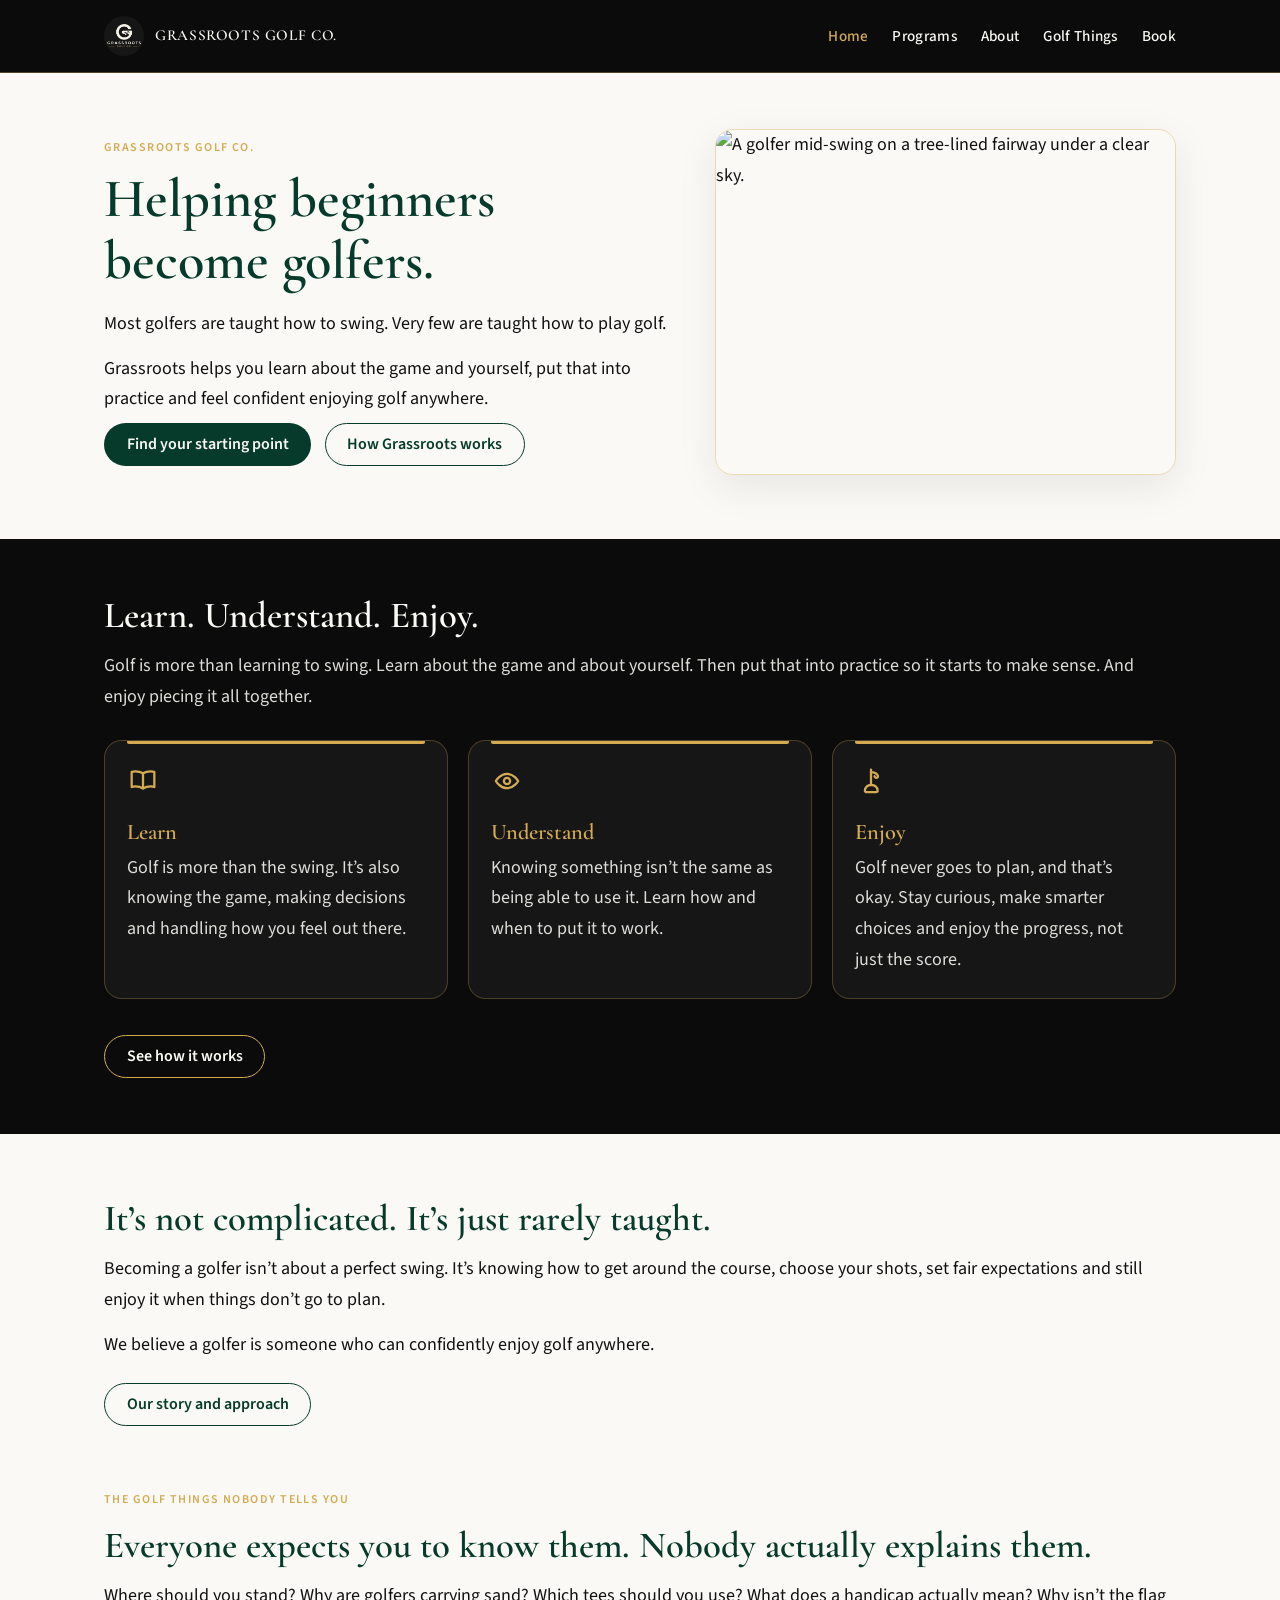
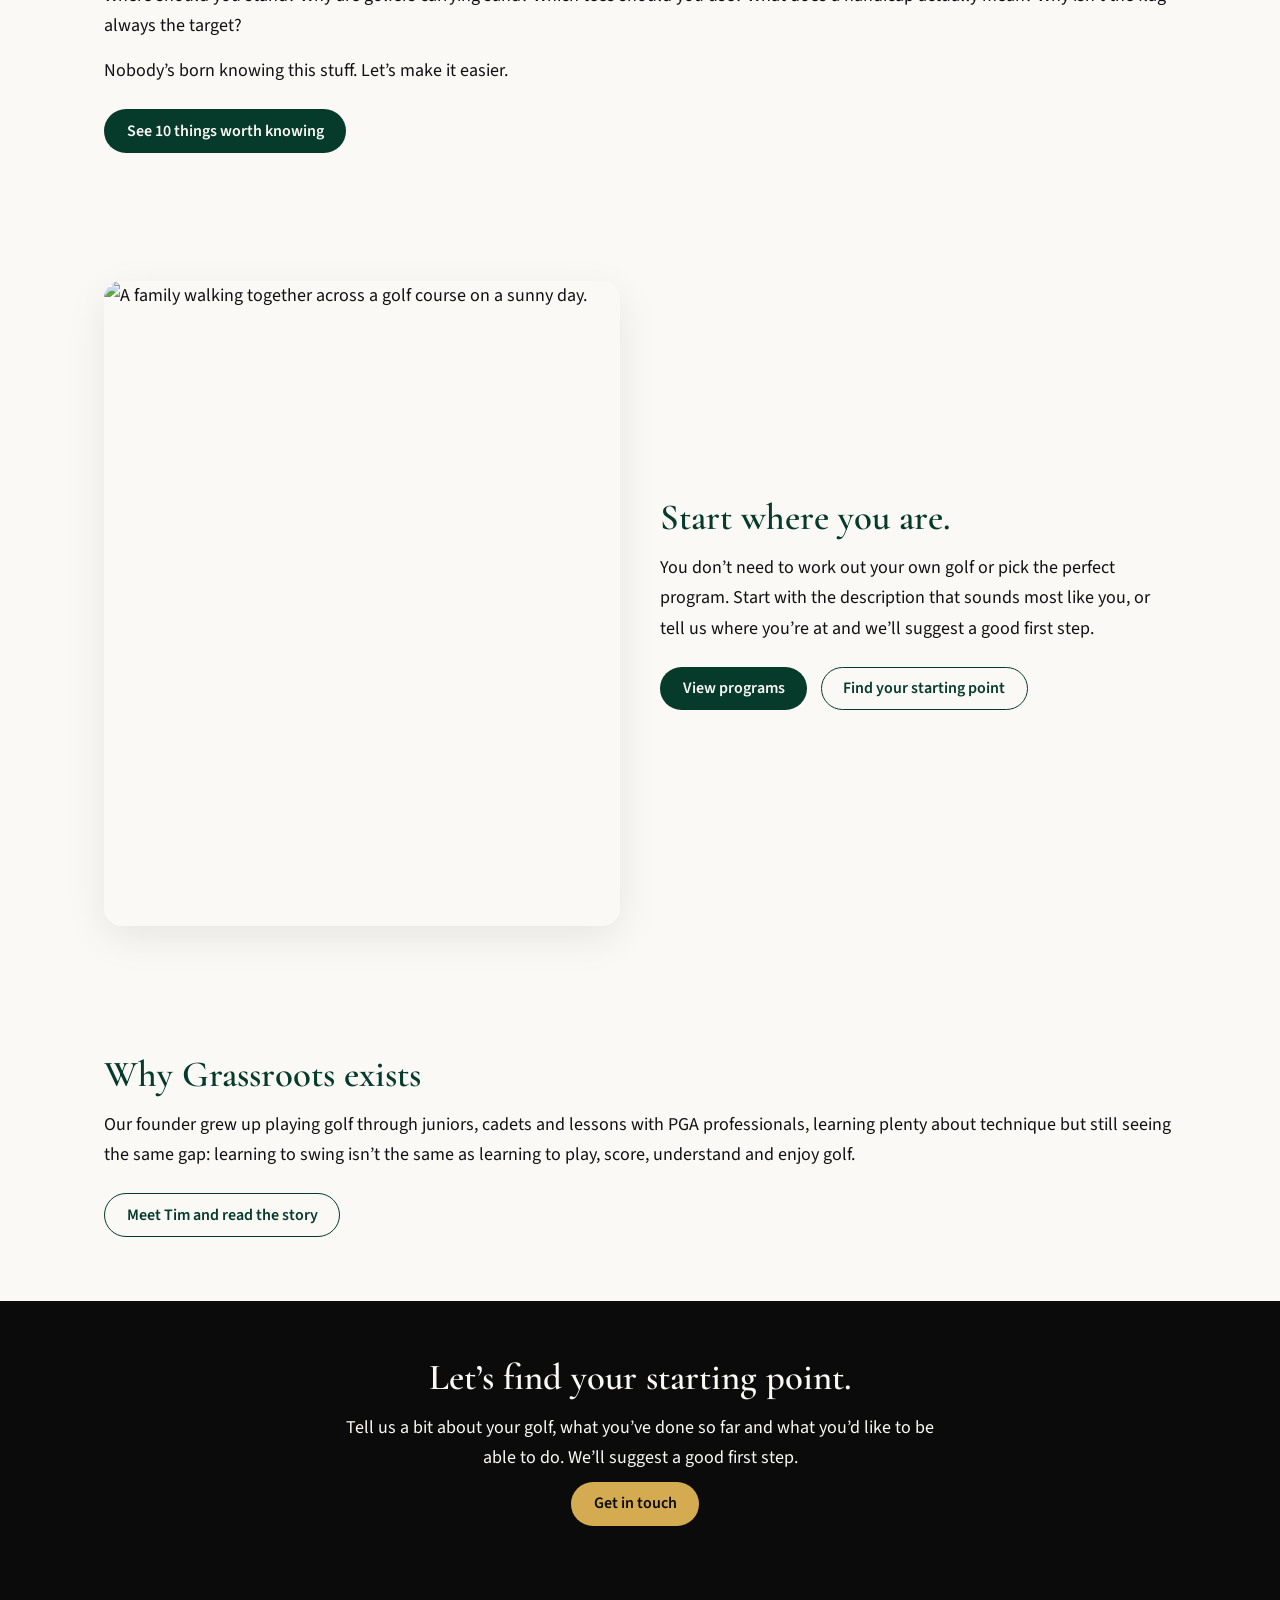
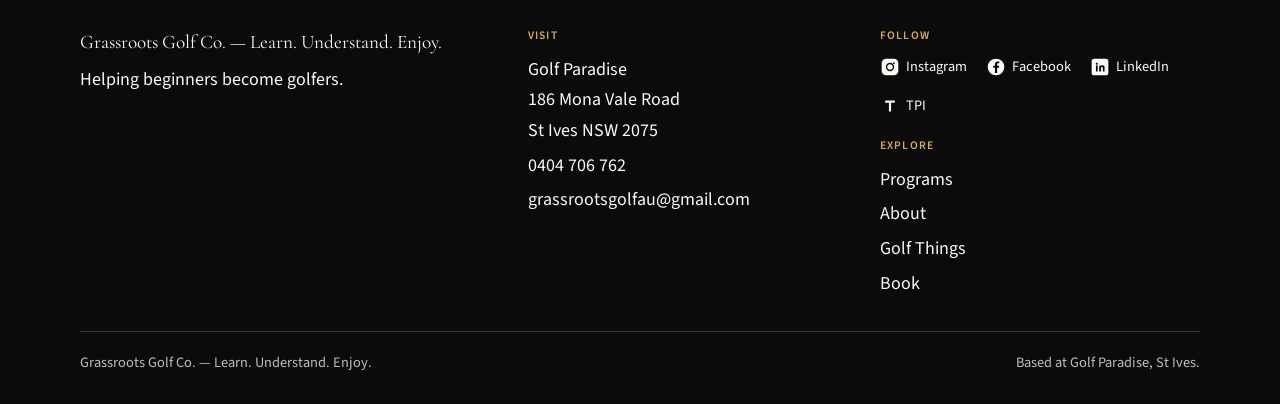
==== commit 3b934f83: "Point Home, Programs and About pages at web-sized photo assets" ====
--- a/index.html
+++ b/index.html
@@ -47,7 +47,7 @@
           <a href="about.html" class="btn secondary">How Grassroots works</a>
         </div>
         <figure class="hero-photo">
-          <img src="photos/hero-fairway.jpg" width="1320" height="991" alt="A golfer mid-swing on a tree-lined fairway under a clear sky.">
+          <img src="photos/hero-fairway.svg" width="1320" height="991" alt="A golfer mid-swing on a tree-lined fairway under a clear sky.">
         </figure>
       </div>
     </section>
@@ -109,7 +109,7 @@
     <section class="section">
       <div class="wrap split">
         <figure>
-          <img src="photos/on-course.jpg" width="900" height="1200" alt="A family walking together across a golf course on a sunny day.">
+          <img src="photos/on-course.svg" width="900" height="1200" alt="A family walking together across a golf course on a sunny day.">
         </figure>
         <div>
           <h2>Start where you are.</h2>
--- a/styles-v2.css
+++ b/styles-v2.css
@@ -1,112 +1,621 @@
-/* Grassroots Golf v2 preview styles — deep green, warm cream, restrained gold */
+/* Grassroots Golf Co. — website v2
+   Palette matches the live site. Hierarchy: black > green > gold. */
+
 :root {
-  --green: #1a3c34;
-  --cream: #f7f3e9;
-  --gold: #c4a574;
-  --text: #1a3c34;
-}
-body {
-  font-family: Georgia, "Times New Roman", serif;
-  background: var(--cream);
-  color: var(--text);
-  line-height: 1.6;
+  --cream: #FAF9F5;
+  --cream-soft: #F1EEE6;
+  --ink: #0B0B0B;
+  --ink-soft: #161616;
+  --green: #063B2C;
+  --green-shade: #04281E;
+  --gold: #D5AB52;
+  --gold-soft: #E3C37A;
+  --black: #111111;
+  --black-muted: #333333;
+  --text: #111111;
+  --header-h: 4.5rem;
+  --shadow: 0 12px 40px rgba(11, 11, 11, 0.08);
+  --radius: 1.1rem;
+  --max: 70rem;
+  --font-body: "Source Sans 3", "Segoe UI", sans-serif;
+  --font-display: "Cormorant Garamond", Georgia, serif;
+  --icon-fg: #FAF9F5;
+}
+
+*,
+*::before,
+*::after {
+  box-sizing: border-box;
   margin: 0;
   padding: 0;
 }
-header {
-  background: var(--green);
-  color: var(--cream);
-  padding: 1rem 2rem;
-}
-nav ul {
+
+html {
+  scroll-behavior: smooth;
+}
+
+body {
+  font-family: var(--font-body);
+  font-size: 1.125rem;
+  line-height: 1.7;
+  color: var(--text);
+  background: var(--cream);
+  min-height: 100vh;
+}
+
+img {
+  max-width: 100%;
+  height: auto;
+  display: block;
+}
+
+a {
+  color: var(--green);
+}
+
+a:hover {
+  color: var(--ink);
+}
+
+.skip {
+  position: absolute;
+  left: 1rem;
+  top: -4rem;
+  background: var(--ink);
+  color: var(--cream);
+  padding: 0.5rem 0.8rem;
+  z-index: 200;
+}
+
+.skip:focus {
+  top: 0.75rem;
+}
+
+/* Header */
+.site-header {
+  position: sticky;
+  top: 0;
+  z-index: 100;
+  background: var(--ink);
+  color: var(--cream);
+  min-height: var(--header-h);
+  border-bottom: 1px solid rgba(213, 171, 82, 0.35);
+}
+
+.header-inner {
+  max-width: var(--max);
+  margin: 0 auto;
+  padding: 0 1.5rem;
+  min-height: var(--header-h);
+  display: flex;
+  align-items: center;
+  justify-content: space-between;
+  gap: 1rem;
+}
+
+.logo {
+  display: flex;
+  align-items: center;
+  gap: 0.7rem;
+  color: var(--cream);
+  text-decoration: none;
+  font-family: var(--font-display);
+  font-weight: 600;
+  letter-spacing: 0.04em;
+  text-transform: uppercase;
+  font-size: 0.95rem;
+}
+
+.logo:hover {
+  color: var(--gold-soft);
+}
+
+.logo img {
+  width: 2.5rem;
+  height: 2.5rem;
+  object-fit: cover;
+  border-radius: 50%;
+}
+
+.nav-toggle {
+  display: none;
+  width: 2.75rem;
+  height: 2.75rem;
+  border: 0;
+  background: var(--ink-soft);
+  cursor: pointer;
+  border-radius: 0.4rem;
+  position: relative;
+}
+
+.nav-toggle-bar,
+.nav-toggle-bar::before,
+.nav-toggle-bar::after {
+  display: block;
+  width: 1.15rem;
+  height: 2px;
+  background: var(--cream);
+  position: absolute;
+  left: 50%;
+  top: 50%;
+  transform: translate(-50%, -50%);
+}
+
+.nav-toggle-bar::before,
+.nav-toggle-bar::after {
+  content: "";
+}
+
+.nav-toggle-bar::before { transform: translate(-50%, calc(-50% - 5px)); }
+.nav-toggle-bar::after { transform: translate(-50%, calc(-50% + 5px)); }
+
+.nav-toggle[aria-expanded="true"] .nav-toggle-bar { background: transparent; }
+.nav-toggle[aria-expanded="true"] .nav-toggle-bar::before {
+  transform: translate(-50%, -50%) rotate(45deg);
+}
+.nav-toggle[aria-expanded="true"] .nav-toggle-bar::after {
+  transform: translate(-50%, -50%) rotate(-45deg);
+}
+
+#site-nav ul {
   list-style: none;
   display: flex;
+  align-items: center;
   gap: 1.5rem;
-  padding: 0;
-  margin: 0;
-}
-nav a {
+}
+
+#site-nav a {
   color: var(--cream);
   text-decoration: none;
-}
-nav a:hover {
+  font-size: 0.95rem;
+  font-weight: 500;
+  letter-spacing: 0.02em;
+}
+
+#site-nav a:hover,
+#site-nav a[aria-current="page"] {
   color: var(--gold);
 }
-.logo img {
-  vertical-align: middle;
-  margin-right: 1rem;
-}
+
+/* Layout */
 main {
-  max-width: 800px;
-  margin: 2rem auto;
+  overflow-x: hidden;
+}
+
+.wrap {
+  max-width: var(--max);
+  margin: 0 auto;
   padding: 0 1.5rem;
 }
-section {
-  margin-bottom: 3rem;
-}
-h1, h2 {
-  color: var(--green);
-  line-height: 1.2;
-}
+
+.section {
+  padding: 4rem 0;
+}
+
+.section-tight {
+  padding: 3rem 0;
+}
+
 .eyebrow {
   text-transform: uppercase;
-  letter-spacing: 0.05em;
-  font-size: 0.85rem;
+  letter-spacing: 0.12em;
+  font-size: 0.75rem;
+  font-weight: 600;
   color: var(--gold);
-}
+  margin-bottom: 0.6rem;
+}
+
+h1, h2, h3 {
+  font-family: var(--font-display);
+  font-weight: 600;
+  line-height: 1.15;
+  color: var(--green);
+}
+
+h1 { font-size: clamp(2.2rem, 4.5vw, 3.4rem); margin-bottom: 1rem; }
+h2 { font-size: clamp(1.7rem, 3vw, 2.3rem); margin-bottom: 0.85rem; }
+h3 { font-size: 1.4rem; margin-bottom: 0.5rem; }
+
+.lede,
+.section p {
+  margin-bottom: 0.9rem;
+}
+
+.section p:last-child,
+.card p:last-child {
+  margin-bottom: 0;
+}
+
+/* Buttons */
 .btn {
   display: inline-block;
-  padding: 0.75rem 1.5rem;
-  margin: 0.5rem 0.5rem 0.5rem 0;
+  padding: 0.7rem 1.35rem;
+  margin: 0.5rem 0.6rem 0 0;
   text-decoration: none;
-  border-radius: 4px;
-}
+  border-radius: 999px;
+  font-weight: 600;
+  font-size: 1rem;
+  border: 1px solid transparent;
+  line-height: 1.2;
+}
+
 .btn.primary {
   background: var(--green);
   color: var(--cream);
 }
+
+.btn.primary:hover {
+  background: var(--green-shade);
+  color: var(--cream);
+}
+
 .btn.secondary {
   background: transparent;
   color: var(--green);
-  border: 1px solid var(--green);
-}
+  border-color: var(--green);
+}
+
+.btn.secondary:hover {
+  border-color: var(--gold);
+  color: var(--ink);
+}
+
+.band .btn.secondary,
+.cta .btn.secondary {
+  color: var(--cream);
+  border-color: var(--gold);
+}
+
+.band .btn.secondary:hover,
+.cta .btn.secondary:hover {
+  color: var(--gold-soft);
+}
+
+.cta .btn.primary {
+  background: var(--gold);
+  color: var(--ink);
+}
+
+.cta .btn.primary:hover {
+  background: var(--gold-soft);
+  color: var(--ink);
+}
+
+/* Hero */
+.hero {
+  padding: 3.5rem 0 4rem;
+}
+
+.hero-grid {
+  display: grid;
+  grid-template-columns: 1.1fr 0.9fr;
+  gap: 3rem;
+  align-items: center;
+}
+
+.hero-photo {
+  border-radius: var(--radius);
+  overflow: hidden;
+  box-shadow: var(--shadow);
+  border: 1px solid rgba(213, 171, 82, 0.4);
+}
+
+.hero-photo img {
+  width: 100%;
+  height: 100%;
+  object-fit: cover;
+  aspect-ratio: 4 / 3;
+}
+
+/* Cards */
 .cards {
   display: grid;
-  grid-template-columns: repeat(auto-fit, minmax(220px, 1fr));
-  gap: 1.5rem;
-  margin: 1.5rem 0;
-}
+  grid-template-columns: repeat(3, 1fr);
+  gap: 1.25rem;
+  margin: 1.75rem 0;
+}
+
 .card {
-  background: white;
-  padding: 1.5rem;
-  border-left: 4px solid var(--gold);
-}
+  background: #fff;
+  padding: 1.5rem 1.35rem 1.4rem;
+  border-radius: var(--radius);
+  box-shadow: var(--shadow);
+  position: relative;
+}
+
+.card::before {
+  content: "";
+  position: absolute;
+  left: 1.35rem;
+  right: 1.35rem;
+  top: 0;
+  height: 3px;
+  background: var(--gold);
+  border-radius: 0 0 2px 2px;
+}
+
+.card-icon {
+  width: 2rem;
+  height: 2rem;
+  color: var(--green);
+  margin-bottom: 0.7rem;
+}
+
+/* Dark band */
+.band {
+  background: var(--ink);
+  color: var(--cream);
+  padding: 3.5rem 0;
+}
+
+.band h2,
+.band h3 {
+  color: var(--cream);
+}
+
+.band p {
+  color: rgba(250, 249, 245, 0.88);
+}
+
+.band .cards .card {
+  background: var(--ink-soft);
+  color: var(--cream);
+  box-shadow: none;
+  border: 1px solid rgba(213, 171, 82, 0.28);
+}
+
+.band .card h3 { color: var(--gold); }
+.band .card-icon { color: var(--gold); }
+
+/* Split media */
+.split {
+  display: grid;
+  grid-template-columns: 1fr 1fr;
+  gap: 2.5rem;
+  align-items: center;
+}
+
+.split img {
+  width: 100%;
+  border-radius: var(--radius);
+  object-fit: cover;
+  aspect-ratio: 4 / 5;
+  box-shadow: var(--shadow);
+}
+
+.split.wide img { aspect-ratio: 4 / 3; }
+
+/* Price */
+.price {
+  font-weight: 600;
+  color: var(--green);
+  margin: 0.75rem 0;
+}
+
+.program {
+  background: #fff;
+  border-radius: var(--radius);
+  padding: 2rem 1.75rem;
+  margin-bottom: 1.5rem;
+  box-shadow: var(--shadow);
+}
+
+.program .card-icon {
+  margin-bottom: 0.4rem;
+}
+
+.section ul,
+.section ol,
+.program ul,
+.program ol {
+  margin: 0.8rem 0 1rem 1.25rem;
+}
+
+.section li + li,
+.program li + li {
+  margin-top: 0.3rem;
+}
+
+/* Golf things */
 .things article {
-  margin-bottom: 1.5rem;
-  padding-bottom: 1rem;
-  border-bottom: 1px solid #e0d8c8;
-}
-footer {
-  background: var(--green);
-  color: var(--cream);
-  padding: 2rem;
+  margin-bottom: 1.25rem;
+  padding-bottom: 1.15rem;
+  border-bottom: 1px solid rgba(213, 171, 82, 0.35);
+}
+
+.things article:last-child {
+  border-bottom: 0;
+}
+
+.things h2 {
+  font-size: 1.45rem;
+  margin-bottom: 0.35rem;
+}
+
+/* CTA */
+.cta {
+  background: var(--ink);
+  color: var(--cream);
+  padding: 3.5rem 0;
   text-align: center;
-  margin-top: 4rem;
-}
-footer a {
-  color: var(--gold);
-}
+}
+
+.cta h2 { color: var(--cream); }
+.cta p { max-width: 38rem; margin-left: auto; margin-right: auto; }
+
+/* Forms */
 form label {
   display: block;
   margin: 1rem 0 0.25rem;
-}
-input, textarea {
+  font-weight: 500;
+}
+
+input,
+textarea,
+button.btn {
+  font: inherit;
+}
+
+input,
+textarea {
   width: 100%;
-  max-width: 400px;
-  padding: 0.5rem;
-  border: 1px solid var(--green);
-}
+  max-width: 36rem;
+  padding: 0.65rem 0.75rem;
+  border: 1px solid rgba(6, 59, 44, 0.35);
+  background: #fff;
+  border-radius: 0.4rem;
+  color: var(--text);
+}
+
+input:focus,
+textarea:focus {
+  outline: 2px solid var(--gold);
+  border-color: var(--green);
+}
+
+button.btn {
+  cursor: pointer;
+  border-style: solid;
+}
+
+.faq details {
+  border-bottom: 1px solid rgba(213, 171, 82, 0.35);
+  padding: 0.9rem 0;
+}
+
+.faq summary {
+  cursor: pointer;
+  font-weight: 600;
+  color: var(--green);
+}
+
+.faq details p {
+  margin-top: 0.5rem;
+}
+
+/* Footer */
+.site-footer {
+  background: var(--ink);
+  color: var(--cream);
+  padding: 2.75rem 1.5rem 1.75rem;
+  margin-top: 0;
+  --icon-fg: #0B0B0B;
+}
+
+.footer-grid {
+  max-width: var(--max);
+  margin: 0 auto;
+  display: grid;
+  grid-template-columns: 1.3fr 1fr 1fr;
+  gap: 2rem;
+  text-align: left;
+}
+
+.site-footer a {
+  color: var(--cream);
+  text-decoration: none;
+}
+
+.site-footer a:hover {
+  color: var(--gold);
+}
+
+.site-footer .tagline {
+  font-family: var(--font-display);
+  font-size: 1.2rem;
+  margin-bottom: 0.4rem;
+}
+
+.footer-label {
+  color: var(--gold);
+  text-transform: uppercase;
+  letter-spacing: 0.1em;
+  font-size: 0.72rem;
+  font-weight: 600;
+  margin-bottom: 0.6rem;
+}
+
+.site-footer ul {
+  list-style: none;
+}
+
+.site-footer li + li,
+.site-footer .contact-list p + p {
+  margin-top: 0.25rem;
+}
+
+.social {
+  display: flex;
+  flex-wrap: wrap;
+  gap: 0.9rem 1.15rem;
+  align-items: center;
+  margin-top: 0.35rem;
+}
+
+.social a,
+.social .social-item {
+  display: inline-flex;
+  align-items: center;
+  gap: 0.4rem;
+  color: var(--cream);
+  text-decoration: none;
+  font-size: 0.9rem;
+}
+
+.social svg {
+  width: 1.25rem;
+  height: 1.25rem;
+  flex: none;
+  color: var(--cream);
+}
+
+.footer-base {
+  max-width: var(--max);
+  margin: 2rem auto 0;
+  padding-top: 1.2rem;
+  border-top: 1px solid rgba(213, 171, 82, 0.28);
+  display: flex;
+  justify-content: space-between;
+  gap: 1rem;
+  font-size: 0.9rem;
+  color: rgba(250, 249, 245, 0.75);
+}
+
+@media (max-width: 860px) {
+  .hero-grid,
+  .split,
+  .cards,
+  .footer-grid {
+    grid-template-columns: 1fr;
+  }
+
+  .nav-toggle { display: block; }
+
+  #site-nav {
+    display: none;
+    position: absolute;
+    left: 0;
+    right: 0;
+    top: var(--header-h);
+    background: var(--ink);
+    padding: 0.5rem 1.5rem 1.25rem;
+    border-bottom: 1px solid rgba(213, 171, 82, 0.35);
+  }
+
+  body.nav-open #site-nav { display: block; }
+
+  #site-nav ul {
+    flex-direction: column;
+    align-items: flex-start;
+    gap: 0.85rem;
+  }
+
+  .hero-photo { order: -1; }
+  .footer-base { flex-direction: column; }
+}
+
 @media (max-width: 600px) {
-  nav ul { flex-direction: column; gap: 0.5rem; }
-  main { padding: 0 1rem; }
-}+  .section { padding: 3rem 0; }
+  .header-inner { padding: 0 1rem; }
+  .wrap { padding: 0 1rem; }
+}
